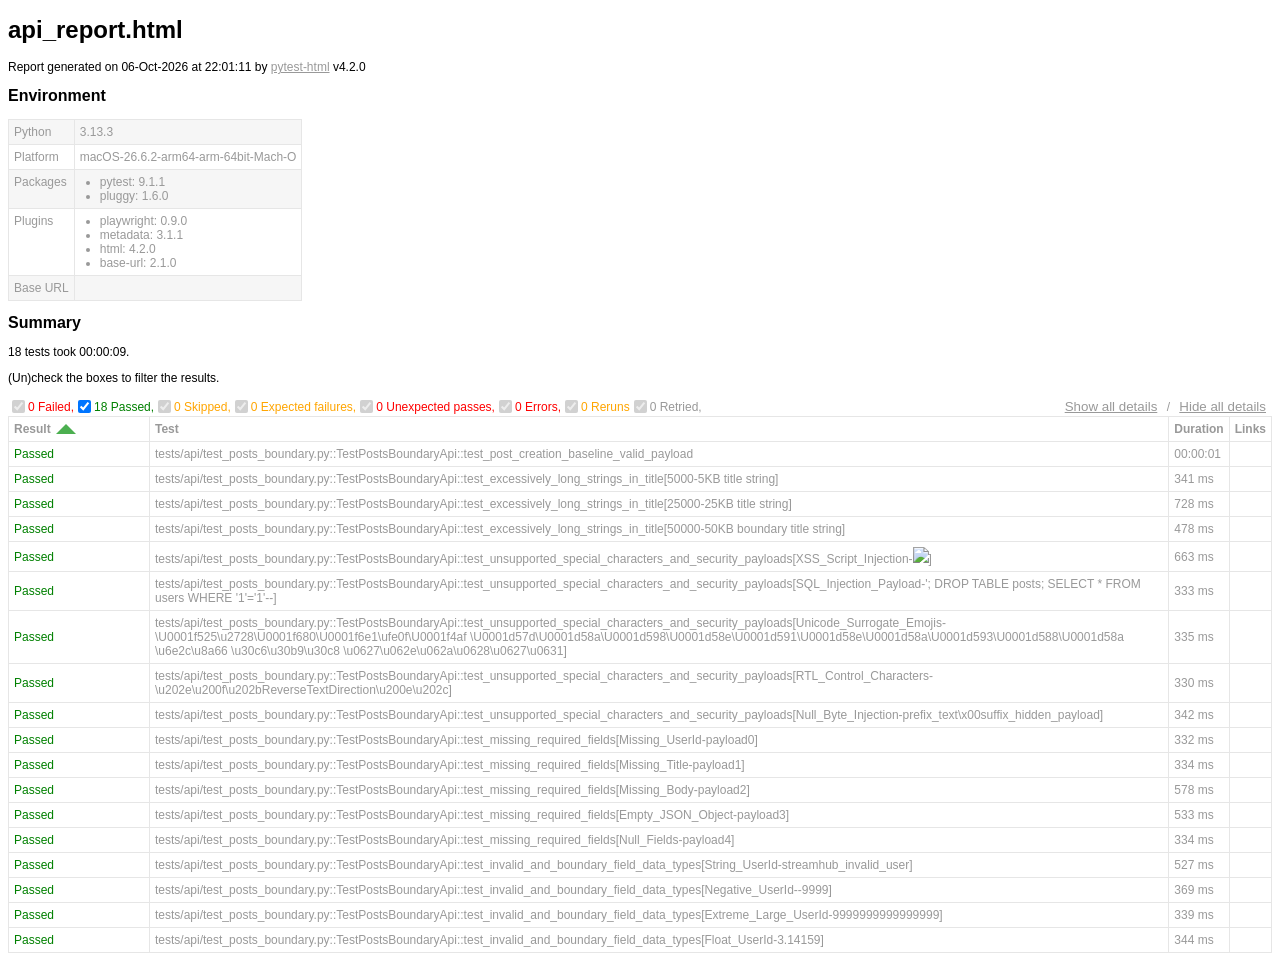
==== reports/api_report.html @ ae3f7265 "feat: complete streamhub assessment with python web app, playwright e2e/api automation, and sql anal" ====
<!DOCTYPE html>
<html>
  <head>
    <meta charset="utf-8"/>
    <title id="head-title">api_report.html</title>
      <style type="text/css">body {
  font-family: Helvetica, Arial, sans-serif;
  font-size: 12px;
  /* do not increase min-width as some may use split screens */
  min-width: 800px;
  color: #999;
}

h1 {
  font-size: 24px;
  color: black;
}

h2 {
  font-size: 16px;
  color: black;
}

p {
  color: black;
}

a {
  color: #999;
}

table {
  border-collapse: collapse;
}

/******************************
 * SUMMARY INFORMATION
 ******************************/
#environment td {
  padding: 5px;
  border: 1px solid #e6e6e6;
  vertical-align: top;
}
#environment tr:nth-child(odd) {
  background-color: #f6f6f6;
}
#environment ul {
  margin: 0;
  padding: 0 20px;
}

/******************************
 * TEST RESULT COLORS
 ******************************/
span.passed,
.passed .col-result {
  color: green;
}

span.skipped,
span.xfailed,
span.rerun,
.skipped .col-result,
.xfailed .col-result,
.rerun .col-result {
  color: orange;
}

span.error,
span.failed,
span.xpassed,
.error .col-result,
.failed .col-result,
.xpassed .col-result {
  color: red;
}

.col-links__extra {
  margin-right: 3px;
}

/******************************
 * RESULTS TABLE
 *
 * 1. Table Layout
 * 2. Extra
 * 3. Sorting items
 *
 ******************************/
/*------------------
 * 1. Table Layout
 *------------------*/
#results-table {
  border: 1px solid #e6e6e6;
  color: #999;
  font-size: 12px;
  width: 100%;
}
#results-table th,
#results-table td {
  padding: 5px;
  border: 1px solid #e6e6e6;
  text-align: left;
}
#results-table th {
  font-weight: bold;
}

/*------------------
 * 2. Extra
 *------------------*/
.logwrapper {
  max-height: 230px;
  overflow-y: scroll;
  background-color: #e6e6e6;
}
.logwrapper.expanded {
  max-height: none;
}
.logwrapper.expanded .logexpander:after {
  content: "collapse [-]";
}
.logwrapper .logexpander {
  z-index: 1;
  position: sticky;
  top: 10px;
  width: max-content;
  border: 1px solid;
  border-radius: 3px;
  padding: 5px 7px;
  margin: 10px 0 10px calc(100% - 80px);
  cursor: pointer;
  background-color: #e6e6e6;
}
.logwrapper .logexpander:after {
  content: "expand [+]";
}
.logwrapper .logexpander:hover {
  color: #000;
  border-color: #000;
}
.logwrapper .log {
  min-height: 40px;
  position: relative;
  top: -50px;
  height: calc(100% + 50px);
  border: 1px solid #e6e6e6;
  color: black;
  display: block;
  font-family: "Courier New", Courier, monospace;
  padding: 5px;
  padding-right: 80px;
  white-space: pre-wrap;
}

div.media {
  border: 1px solid #e6e6e6;
  float: right;
  height: 240px;
  margin: 0 5px;
  overflow: hidden;
  width: 320px;
}

.media-container {
  display: grid;
  grid-template-columns: 25px auto 25px;
  align-items: center;
  flex: 1 1;
  overflow: hidden;
  height: 200px;
}

.media-container--fullscreen {
  grid-template-columns: 0px auto 0px;
}

.media-container__nav--right,
.media-container__nav--left {
  text-align: center;
  cursor: pointer;
}

.media-container__viewport {
  cursor: pointer;
  text-align: center;
  height: inherit;
}
.media-container__viewport img,
.media-container__viewport video {
  object-fit: cover;
  width: 100%;
  max-height: 100%;
}

.media__name,
.media__counter {
  display: flex;
  flex-direction: row;
  justify-content: space-around;
  flex: 0 0 25px;
  align-items: center;
}

.collapsible td:not(.col-links) {
  cursor: pointer;
}
.collapsible td:not(.col-links):hover::after {
  color: #bbb;
  font-style: italic;
  cursor: pointer;
}

.col-result {
  width: 130px;
}
.col-result:hover::after {
  content: " (hide details)";
}

.col-result.collapsed:hover::after {
  content: " (show details)";
}

#environment-header h2:hover::after {
  content: " (hide details)";
  color: #bbb;
  font-style: italic;
  cursor: pointer;
  font-size: 12px;
}

#environment-header.collapsed h2:hover::after {
  content: " (show details)";
  color: #bbb;
  font-style: italic;
  cursor: pointer;
  font-size: 12px;
}

/*------------------
 * 3. Sorting items
 *------------------*/
.sortable {
  cursor: pointer;
}
.sortable.desc:after {
  content: " ";
  position: relative;
  left: 5px;
  bottom: -12.5px;
  border: 10px solid #4caf50;
  border-bottom: 0;
  border-left-color: transparent;
  border-right-color: transparent;
}
.sortable.asc:after {
  content: " ";
  position: relative;
  left: 5px;
  bottom: 12.5px;
  border: 10px solid #4caf50;
  border-top: 0;
  border-left-color: transparent;
  border-right-color: transparent;
}

.hidden, .summary__reload__button.hidden {
  display: none;
}

.summary__data {
  flex: 0 0 550px;
}
.summary__reload {
  flex: 1 1;
  display: flex;
  justify-content: center;
}
.summary__reload__button {
  flex: 0 0 300px;
  display: flex;
  color: white;
  font-weight: bold;
  background-color: #4caf50;
  text-align: center;
  justify-content: center;
  align-items: center;
  border-radius: 3px;
  cursor: pointer;
}
.summary__reload__button:hover {
  background-color: #46a049;
}
.summary__spacer {
  flex: 0 0 550px;
}

.controls {
  display: flex;
  justify-content: space-between;
}

.filters,
.collapse {
  display: flex;
  align-items: center;
}
.filters button,
.collapse button {
  color: #999;
  border: none;
  background: none;
  cursor: pointer;
  text-decoration: underline;
}
.filters button:hover,
.collapse button:hover {
  color: #ccc;
}

.filter__label {
  margin-right: 10px;
}

      </style>
    
  </head>
  <body>
    <h1 id="title">api_report.html</h1>
    <p>Report generated on 06-Oct-2026 at 22:01:11 by <a href="https://pypi.python.org/pypi/pytest-html">pytest-html</a>
        v4.2.0</p>
    <div id="environment-header">
      <h2>Environment</h2>
    </div>
    <table id="environment"></table>
    <!-- TEMPLATES -->
      <template id="template_environment_row">
      <tr>
        <td></td>
        <td></td>
      </tr>
    </template>
    <template id="template_results-table__body--empty">
      <tbody class="results-table-row">
        <tr id="not-found-message">
          <td colspan="4">No results found. Check the filters.</td>
        </tr>
      </tbody>
    </template>
    <template id="template_results-table__tbody">
      <tbody class="results-table-row">
        <tr class="collapsible">
        </tr>
        <tr class="extras-row">
          <td class="extra" colspan="4">
            <div class="extraHTML"></div>
            <div class="media">
              <div class="media-container">
                  <div class="media-container__nav--left">&lt;</div>
                  <div class="media-container__viewport">
                    <img src="" />
                    <video controls>
                      <source src="" type="video/mp4">
                    </video>
                  </div>
                  <div class="media-container__nav--right">&gt;</div>
                </div>
                <div class="media__name"></div>
                <div class="media__counter"></div>
            </div>
            <div class="logwrapper">
              <div class="logexpander"></div>
              <div class="log"></div>
            </div>
          </td>
        </tr>
      </tbody>
    </template>
    <!-- END TEMPLATES -->
    <div class="summary">
      <div class="summary__data">
        <h2>Summary</h2>
        <div class="additional-summary prefix">
        </div>
        <p class="run-count">18 tests took 00:00:09.</p>
        <p class="filter">(Un)check the boxes to filter the results.</p>
        <div class="summary__reload">
          <div class="summary__reload__button hidden" onclick="location.reload()">
            <div>There are still tests running. <br />Reload this page to get the latest results!</div>
          </div>
        </div>
        <div class="summary__spacer"></div>
        <div class="controls">
          <div class="filters">
            <input checked="true" class="filter" name="filter_checkbox" type="checkbox" data-test-result="failed" disabled>
            <span class="failed">0 Failed,</span>
            <input checked="true" class="filter" name="filter_checkbox" type="checkbox" data-test-result="passed" >
            <span class="passed">18 Passed,</span>
            <input checked="true" class="filter" name="filter_checkbox" type="checkbox" data-test-result="skipped" disabled>
            <span class="skipped">0 Skipped,</span>
            <input checked="true" class="filter" name="filter_checkbox" type="checkbox" data-test-result="xfailed" disabled>
            <span class="xfailed">0 Expected failures,</span>
            <input checked="true" class="filter" name="filter_checkbox" type="checkbox" data-test-result="xpassed" disabled>
            <span class="xpassed">0 Unexpected passes,</span>
            <input checked="true" class="filter" name="filter_checkbox" type="checkbox" data-test-result="error" disabled>
            <span class="error">0 Errors,</span>
            <input checked="true" class="filter" name="filter_checkbox" type="checkbox" data-test-result="rerun" disabled>
            <span class="rerun">0 Reruns</span>
            <input checked="true" class="filter" name="filter_checkbox" type="checkbox" data-test-result="retried" disabled>
            <span class="retried">0 Retried,</span>
          </div>
          <div class="collapse">
            <button id="show_all_details">Show all details</button>&nbsp;/&nbsp;<button id="hide_all_details">Hide all details</button>
          </div>
        </div>
      </div>
      <div class="additional-summary summary">
      </div>
      <div class="additional-summary postfix">
      </div>
    </div>
    <table id="results-table">
      <thead id="results-table-head">
        <tr>
          <th class="sortable" data-column-type="result">Result</th>
          <th class="sortable" data-column-type="testId">Test</th>
          <th class="sortable" data-column-type="duration">Duration</th>
          <th>Links</th>
        </tr>
      </thead>
    </table>
  <footer>
    <div id="data-container" data-jsonblob="{&#34;environment&#34;: {&#34;Python&#34;: &#34;3.13.3&#34;, &#34;Platform&#34;: &#34;macOS-26.6.2-arm64-arm-64bit-Mach-O&#34;, &#34;Packages&#34;: {&#34;pytest&#34;: &#34;9.1.1&#34;, &#34;pluggy&#34;: &#34;1.6.0&#34;}, &#34;Plugins&#34;: {&#34;playwright&#34;: &#34;0.9.0&#34;, &#34;metadata&#34;: &#34;3.1.1&#34;, &#34;html&#34;: &#34;4.2.0&#34;, &#34;base-url&#34;: &#34;2.1.0&#34;}, &#34;Base URL&#34;: &#34;&#34;}, &#34;tests&#34;: {&#34;tests/api/test_posts_boundary.py::TestPostsBoundaryApi::test_post_creation_baseline_valid_payload&#34;: [{&#34;extras&#34;: [], &#34;result&#34;: &#34;Passed&#34;, &#34;testId&#34;: &#34;tests/api/test_posts_boundary.py::TestPostsBoundaryApi::test_post_creation_baseline_valid_payload&#34;, &#34;duration&#34;: &#34;00:00:01&#34;, &#34;resultsTableRow&#34;: [&#34;&lt;td class=\&#34;col-result\&#34;&gt;Passed&lt;/td&gt;&#34;, &#34;&lt;td class=\&#34;col-testId\&#34;&gt;tests/api/test_posts_boundary.py::TestPostsBoundaryApi::test_post_creation_baseline_valid_payload&lt;/td&gt;&#34;, &#34;&lt;td class=\&#34;col-duration\&#34;&gt;00:00:01&lt;/td&gt;&#34;, &#34;&lt;td class=\&#34;col-links\&#34;&gt;&lt;/td&gt;&#34;], &#34;log&#34;: &#34;----------------------------- Captured stdout call -----------------------------\n\n[Baseline Test] Status: 201, Response Body: {&amp;#x27;title&amp;#x27;: &amp;#x27;Streamhub Automated Quality Engineering&amp;#x27;, &amp;#x27;body&amp;#x27;: &amp;#x27;Validating robust API behavior and contract integrity.&amp;#x27;, &amp;#x27;userId&amp;#x27;: 1, &amp;#x27;id&amp;#x27;: 101}\n&#34;}], &#34;tests/api/test_posts_boundary.py::TestPostsBoundaryApi::test_excessively_long_strings_in_title[5000-5KB title string]&#34;: [{&#34;extras&#34;: [], &#34;result&#34;: &#34;Passed&#34;, &#34;testId&#34;: &#34;tests/api/test_posts_boundary.py::TestPostsBoundaryApi::test_excessively_long_strings_in_title[5000-5KB title string]&#34;, &#34;duration&#34;: &#34;341 ms&#34;, &#34;resultsTableRow&#34;: [&#34;&lt;td class=\&#34;col-result\&#34;&gt;Passed&lt;/td&gt;&#34;, &#34;&lt;td class=\&#34;col-testId\&#34;&gt;tests/api/test_posts_boundary.py::TestPostsBoundaryApi::test_excessively_long_strings_in_title[5000-5KB title string]&lt;/td&gt;&#34;, &#34;&lt;td class=\&#34;col-duration\&#34;&gt;341 ms&lt;/td&gt;&#34;, &#34;&lt;td class=\&#34;col-links\&#34;&gt;&lt;/td&gt;&#34;], &#34;log&#34;: &#34;----------------------------- Captured stdout call -----------------------------\n\n[Boundary: 5KB title string] Status: 201, Length Sent: 5000\n&#34;}], &#34;tests/api/test_posts_boundary.py::TestPostsBoundaryApi::test_excessively_long_strings_in_title[25000-25KB title string]&#34;: [{&#34;extras&#34;: [], &#34;result&#34;: &#34;Passed&#34;, &#34;testId&#34;: &#34;tests/api/test_posts_boundary.py::TestPostsBoundaryApi::test_excessively_long_strings_in_title[25000-25KB title string]&#34;, &#34;duration&#34;: &#34;728 ms&#34;, &#34;resultsTableRow&#34;: [&#34;&lt;td class=\&#34;col-result\&#34;&gt;Passed&lt;/td&gt;&#34;, &#34;&lt;td class=\&#34;col-testId\&#34;&gt;tests/api/test_posts_boundary.py::TestPostsBoundaryApi::test_excessively_long_strings_in_title[25000-25KB title string]&lt;/td&gt;&#34;, &#34;&lt;td class=\&#34;col-duration\&#34;&gt;728 ms&lt;/td&gt;&#34;, &#34;&lt;td class=\&#34;col-links\&#34;&gt;&lt;/td&gt;&#34;], &#34;log&#34;: &#34;----------------------------- Captured stdout call -----------------------------\n\n[Boundary: 25KB title string] Status: 201, Length Sent: 25000\n&#34;}], &#34;tests/api/test_posts_boundary.py::TestPostsBoundaryApi::test_excessively_long_strings_in_title[50000-50KB boundary title string]&#34;: [{&#34;extras&#34;: [], &#34;result&#34;: &#34;Passed&#34;, &#34;testId&#34;: &#34;tests/api/test_posts_boundary.py::TestPostsBoundaryApi::test_excessively_long_strings_in_title[50000-50KB boundary title string]&#34;, &#34;duration&#34;: &#34;478 ms&#34;, &#34;resultsTableRow&#34;: [&#34;&lt;td class=\&#34;col-result\&#34;&gt;Passed&lt;/td&gt;&#34;, &#34;&lt;td class=\&#34;col-testId\&#34;&gt;tests/api/test_posts_boundary.py::TestPostsBoundaryApi::test_excessively_long_strings_in_title[50000-50KB boundary title string]&lt;/td&gt;&#34;, &#34;&lt;td class=\&#34;col-duration\&#34;&gt;478 ms&lt;/td&gt;&#34;, &#34;&lt;td class=\&#34;col-links\&#34;&gt;&lt;/td&gt;&#34;], &#34;log&#34;: &#34;----------------------------- Captured stdout call -----------------------------\n\n[Boundary: 50KB boundary title string] Status: 201, Length Sent: 50000\n&#34;}], &#34;tests/api/test_posts_boundary.py::TestPostsBoundaryApi::test_unsupported_special_characters_and_security_payloads[XSS_Script_Injection-&lt;script&gt;alert(&#39;STREAMHUB_SEC_AUDIT&#39;)&lt;/script&gt;&lt;img src=x onerror=alert(1)&gt;]&#34;: [{&#34;extras&#34;: [], &#34;result&#34;: &#34;Passed&#34;, &#34;testId&#34;: &#34;tests/api/test_posts_boundary.py::TestPostsBoundaryApi::test_unsupported_special_characters_and_security_payloads[XSS_Script_Injection-&lt;script&gt;alert(&#39;STREAMHUB_SEC_AUDIT&#39;)&lt;/script&gt;&lt;img src=x onerror=alert(1)&gt;]&#34;, &#34;duration&#34;: &#34;663 ms&#34;, &#34;resultsTableRow&#34;: [&#34;&lt;td class=\&#34;col-result\&#34;&gt;Passed&lt;/td&gt;&#34;, &#34;&lt;td class=\&#34;col-testId\&#34;&gt;tests/api/test_posts_boundary.py::TestPostsBoundaryApi::test_unsupported_special_characters_and_security_payloads[XSS_Script_Injection-&lt;script&gt;alert(&#39;STREAMHUB_SEC_AUDIT&#39;)&lt;/script&gt;&lt;img src=x onerror=alert(1)&gt;]&lt;/td&gt;&#34;, &#34;&lt;td class=\&#34;col-duration\&#34;&gt;663 ms&lt;/td&gt;&#34;, &#34;&lt;td class=\&#34;col-links\&#34;&gt;&lt;/td&gt;&#34;], &#34;log&#34;: &#34;----------------------------- Captured stdout call -----------------------------\n\n[Special Chars: XSS_Script_Injection] Status: 201\n&#34;}], &#34;tests/api/test_posts_boundary.py::TestPostsBoundaryApi::test_unsupported_special_characters_and_security_payloads[SQL_Injection_Payload-&#39;; DROP TABLE posts; SELECT * FROM users WHERE &#39;1&#39;=&#39;1&#39;--]&#34;: [{&#34;extras&#34;: [], &#34;result&#34;: &#34;Passed&#34;, &#34;testId&#34;: &#34;tests/api/test_posts_boundary.py::TestPostsBoundaryApi::test_unsupported_special_characters_and_security_payloads[SQL_Injection_Payload-&#39;; DROP TABLE posts; SELECT * FROM users WHERE &#39;1&#39;=&#39;1&#39;--]&#34;, &#34;duration&#34;: &#34;333 ms&#34;, &#34;resultsTableRow&#34;: [&#34;&lt;td class=\&#34;col-result\&#34;&gt;Passed&lt;/td&gt;&#34;, &#34;&lt;td class=\&#34;col-testId\&#34;&gt;tests/api/test_posts_boundary.py::TestPostsBoundaryApi::test_unsupported_special_characters_and_security_payloads[SQL_Injection_Payload-&#39;; DROP TABLE posts; SELECT * FROM users WHERE &#39;1&#39;=&#39;1&#39;--]&lt;/td&gt;&#34;, &#34;&lt;td class=\&#34;col-duration\&#34;&gt;333 ms&lt;/td&gt;&#34;, &#34;&lt;td class=\&#34;col-links\&#34;&gt;&lt;/td&gt;&#34;], &#34;log&#34;: &#34;----------------------------- Captured stdout call -----------------------------\n\n[Special Chars: SQL_Injection_Payload] Status: 201\n&#34;}], &#34;tests/api/test_posts_boundary.py::TestPostsBoundaryApi::test_unsupported_special_characters_and_security_payloads[Unicode_Surrogate_Emojis-\\U0001f525\\u2728\\U0001f680\\U0001f6e1\\ufe0f\\U0001f4af \\U0001d57d\\U0001d58a\\U0001d598\\U0001d58e\\U0001d591\\U0001d58e\\U0001d58a\\U0001d593\\U0001d588\\U0001d58a \\u6e2c\\u8a66 \\u30c6\\u30b9\\u30c8 \\u0627\\u062e\\u062a\\u0628\\u0627\\u0631]&#34;: [{&#34;extras&#34;: [], &#34;result&#34;: &#34;Passed&#34;, &#34;testId&#34;: &#34;tests/api/test_posts_boundary.py::TestPostsBoundaryApi::test_unsupported_special_characters_and_security_payloads[Unicode_Surrogate_Emojis-\\U0001f525\\u2728\\U0001f680\\U0001f6e1\\ufe0f\\U0001f4af \\U0001d57d\\U0001d58a\\U0001d598\\U0001d58e\\U0001d591\\U0001d58e\\U0001d58a\\U0001d593\\U0001d588\\U0001d58a \\u6e2c\\u8a66 \\u30c6\\u30b9\\u30c8 \\u0627\\u062e\\u062a\\u0628\\u0627\\u0631]&#34;, &#34;duration&#34;: &#34;335 ms&#34;, &#34;resultsTableRow&#34;: [&#34;&lt;td class=\&#34;col-result\&#34;&gt;Passed&lt;/td&gt;&#34;, &#34;&lt;td class=\&#34;col-testId\&#34;&gt;tests/api/test_posts_boundary.py::TestPostsBoundaryApi::test_unsupported_special_characters_and_security_payloads[Unicode_Surrogate_Emojis-\\U0001f525\\u2728\\U0001f680\\U0001f6e1\\ufe0f\\U0001f4af \\U0001d57d\\U0001d58a\\U0001d598\\U0001d58e\\U0001d591\\U0001d58e\\U0001d58a\\U0001d593\\U0001d588\\U0001d58a \\u6e2c\\u8a66 \\u30c6\\u30b9\\u30c8 \\u0627\\u062e\\u062a\\u0628\\u0627\\u0631]&lt;/td&gt;&#34;, &#34;&lt;td class=\&#34;col-duration\&#34;&gt;335 ms&lt;/td&gt;&#34;, &#34;&lt;td class=\&#34;col-links\&#34;&gt;&lt;/td&gt;&#34;], &#34;log&#34;: &#34;----------------------------- Captured stdout call -----------------------------\n\n[Special Chars: Unicode_Surrogate_Emojis] Status: 201\n&#34;}], &#34;tests/api/test_posts_boundary.py::TestPostsBoundaryApi::test_unsupported_special_characters_and_security_payloads[RTL_Control_Characters-\\u202e\\u200f\\u202bReverseTextDirection\\u200e\\u202c]&#34;: [{&#34;extras&#34;: [], &#34;result&#34;: &#34;Passed&#34;, &#34;testId&#34;: &#34;tests/api/test_posts_boundary.py::TestPostsBoundaryApi::test_unsupported_special_characters_and_security_payloads[RTL_Control_Characters-\\u202e\\u200f\\u202bReverseTextDirection\\u200e\\u202c]&#34;, &#34;duration&#34;: &#34;330 ms&#34;, &#34;resultsTableRow&#34;: [&#34;&lt;td class=\&#34;col-result\&#34;&gt;Passed&lt;/td&gt;&#34;, &#34;&lt;td class=\&#34;col-testId\&#34;&gt;tests/api/test_posts_boundary.py::TestPostsBoundaryApi::test_unsupported_special_characters_and_security_payloads[RTL_Control_Characters-\\u202e\\u200f\\u202bReverseTextDirection\\u200e\\u202c]&lt;/td&gt;&#34;, &#34;&lt;td class=\&#34;col-duration\&#34;&gt;330 ms&lt;/td&gt;&#34;, &#34;&lt;td class=\&#34;col-links\&#34;&gt;&lt;/td&gt;&#34;], &#34;log&#34;: &#34;----------------------------- Captured stdout call -----------------------------\n\n[Special Chars: RTL_Control_Characters] Status: 201\n&#34;}], &#34;tests/api/test_posts_boundary.py::TestPostsBoundaryApi::test_unsupported_special_characters_and_security_payloads[Null_Byte_Injection-prefix_text\\x00suffix_hidden_payload]&#34;: [{&#34;extras&#34;: [], &#34;result&#34;: &#34;Passed&#34;, &#34;testId&#34;: &#34;tests/api/test_posts_boundary.py::TestPostsBoundaryApi::test_unsupported_special_characters_and_security_payloads[Null_Byte_Injection-prefix_text\\x00suffix_hidden_payload]&#34;, &#34;duration&#34;: &#34;342 ms&#34;, &#34;resultsTableRow&#34;: [&#34;&lt;td class=\&#34;col-result\&#34;&gt;Passed&lt;/td&gt;&#34;, &#34;&lt;td class=\&#34;col-testId\&#34;&gt;tests/api/test_posts_boundary.py::TestPostsBoundaryApi::test_unsupported_special_characters_and_security_payloads[Null_Byte_Injection-prefix_text\\x00suffix_hidden_payload]&lt;/td&gt;&#34;, &#34;&lt;td class=\&#34;col-duration\&#34;&gt;342 ms&lt;/td&gt;&#34;, &#34;&lt;td class=\&#34;col-links\&#34;&gt;&lt;/td&gt;&#34;], &#34;log&#34;: &#34;----------------------------- Captured stdout call -----------------------------\n\n[Special Chars: Null_Byte_Injection] Status: 201\n&#34;}], &#34;tests/api/test_posts_boundary.py::TestPostsBoundaryApi::test_missing_required_fields[Missing_UserId-payload0]&#34;: [{&#34;extras&#34;: [], &#34;result&#34;: &#34;Passed&#34;, &#34;testId&#34;: &#34;tests/api/test_posts_boundary.py::TestPostsBoundaryApi::test_missing_required_fields[Missing_UserId-payload0]&#34;, &#34;duration&#34;: &#34;332 ms&#34;, &#34;resultsTableRow&#34;: [&#34;&lt;td class=\&#34;col-result\&#34;&gt;Passed&lt;/td&gt;&#34;, &#34;&lt;td class=\&#34;col-testId\&#34;&gt;tests/api/test_posts_boundary.py::TestPostsBoundaryApi::test_missing_required_fields[Missing_UserId-payload0]&lt;/td&gt;&#34;, &#34;&lt;td class=\&#34;col-duration\&#34;&gt;332 ms&lt;/td&gt;&#34;, &#34;&lt;td class=\&#34;col-links\&#34;&gt;&lt;/td&gt;&#34;], &#34;log&#34;: &#34;----------------------------- Captured stdout call -----------------------------\n\n[Missing Field: Missing_UserId] Status: 201\n&#34;}], &#34;tests/api/test_posts_boundary.py::TestPostsBoundaryApi::test_missing_required_fields[Missing_Title-payload1]&#34;: [{&#34;extras&#34;: [], &#34;result&#34;: &#34;Passed&#34;, &#34;testId&#34;: &#34;tests/api/test_posts_boundary.py::TestPostsBoundaryApi::test_missing_required_fields[Missing_Title-payload1]&#34;, &#34;duration&#34;: &#34;334 ms&#34;, &#34;resultsTableRow&#34;: [&#34;&lt;td class=\&#34;col-result\&#34;&gt;Passed&lt;/td&gt;&#34;, &#34;&lt;td class=\&#34;col-testId\&#34;&gt;tests/api/test_posts_boundary.py::TestPostsBoundaryApi::test_missing_required_fields[Missing_Title-payload1]&lt;/td&gt;&#34;, &#34;&lt;td class=\&#34;col-duration\&#34;&gt;334 ms&lt;/td&gt;&#34;, &#34;&lt;td class=\&#34;col-links\&#34;&gt;&lt;/td&gt;&#34;], &#34;log&#34;: &#34;----------------------------- Captured stdout call -----------------------------\n\n[Missing Field: Missing_Title] Status: 201\n&#34;}], &#34;tests/api/test_posts_boundary.py::TestPostsBoundaryApi::test_missing_required_fields[Missing_Body-payload2]&#34;: [{&#34;extras&#34;: [], &#34;result&#34;: &#34;Passed&#34;, &#34;testId&#34;: &#34;tests/api/test_posts_boundary.py::TestPostsBoundaryApi::test_missing_required_fields[Missing_Body-payload2]&#34;, &#34;duration&#34;: &#34;578 ms&#34;, &#34;resultsTableRow&#34;: [&#34;&lt;td class=\&#34;col-result\&#34;&gt;Passed&lt;/td&gt;&#34;, &#34;&lt;td class=\&#34;col-testId\&#34;&gt;tests/api/test_posts_boundary.py::TestPostsBoundaryApi::test_missing_required_fields[Missing_Body-payload2]&lt;/td&gt;&#34;, &#34;&lt;td class=\&#34;col-duration\&#34;&gt;578 ms&lt;/td&gt;&#34;, &#34;&lt;td class=\&#34;col-links\&#34;&gt;&lt;/td&gt;&#34;], &#34;log&#34;: &#34;----------------------------- Captured stdout call -----------------------------\n\n[Missing Field: Missing_Body] Status: 201\n&#34;}], &#34;tests/api/test_posts_boundary.py::TestPostsBoundaryApi::test_missing_required_fields[Empty_JSON_Object-payload3]&#34;: [{&#34;extras&#34;: [], &#34;result&#34;: &#34;Passed&#34;, &#34;testId&#34;: &#34;tests/api/test_posts_boundary.py::TestPostsBoundaryApi::test_missing_required_fields[Empty_JSON_Object-payload3]&#34;, &#34;duration&#34;: &#34;533 ms&#34;, &#34;resultsTableRow&#34;: [&#34;&lt;td class=\&#34;col-result\&#34;&gt;Passed&lt;/td&gt;&#34;, &#34;&lt;td class=\&#34;col-testId\&#34;&gt;tests/api/test_posts_boundary.py::TestPostsBoundaryApi::test_missing_required_fields[Empty_JSON_Object-payload3]&lt;/td&gt;&#34;, &#34;&lt;td class=\&#34;col-duration\&#34;&gt;533 ms&lt;/td&gt;&#34;, &#34;&lt;td class=\&#34;col-links\&#34;&gt;&lt;/td&gt;&#34;], &#34;log&#34;: &#34;----------------------------- Captured stdout call -----------------------------\n\n[Missing Field: Empty_JSON_Object] Status: 201\n&#34;}], &#34;tests/api/test_posts_boundary.py::TestPostsBoundaryApi::test_missing_required_fields[Null_Fields-payload4]&#34;: [{&#34;extras&#34;: [], &#34;result&#34;: &#34;Passed&#34;, &#34;testId&#34;: &#34;tests/api/test_posts_boundary.py::TestPostsBoundaryApi::test_missing_required_fields[Null_Fields-payload4]&#34;, &#34;duration&#34;: &#34;334 ms&#34;, &#34;resultsTableRow&#34;: [&#34;&lt;td class=\&#34;col-result\&#34;&gt;Passed&lt;/td&gt;&#34;, &#34;&lt;td class=\&#34;col-testId\&#34;&gt;tests/api/test_posts_boundary.py::TestPostsBoundaryApi::test_missing_required_fields[Null_Fields-payload4]&lt;/td&gt;&#34;, &#34;&lt;td class=\&#34;col-duration\&#34;&gt;334 ms&lt;/td&gt;&#34;, &#34;&lt;td class=\&#34;col-links\&#34;&gt;&lt;/td&gt;&#34;], &#34;log&#34;: &#34;----------------------------- Captured stdout call -----------------------------\n\n[Missing Field: Null_Fields] Status: 201\n&#34;}], &#34;tests/api/test_posts_boundary.py::TestPostsBoundaryApi::test_invalid_and_boundary_field_data_types[String_UserId-streamhub_invalid_user]&#34;: [{&#34;extras&#34;: [], &#34;result&#34;: &#34;Passed&#34;, &#34;testId&#34;: &#34;tests/api/test_posts_boundary.py::TestPostsBoundaryApi::test_invalid_and_boundary_field_data_types[String_UserId-streamhub_invalid_user]&#34;, &#34;duration&#34;: &#34;527 ms&#34;, &#34;resultsTableRow&#34;: [&#34;&lt;td class=\&#34;col-result\&#34;&gt;Passed&lt;/td&gt;&#34;, &#34;&lt;td class=\&#34;col-testId\&#34;&gt;tests/api/test_posts_boundary.py::TestPostsBoundaryApi::test_invalid_and_boundary_field_data_types[String_UserId-streamhub_invalid_user]&lt;/td&gt;&#34;, &#34;&lt;td class=\&#34;col-duration\&#34;&gt;527 ms&lt;/td&gt;&#34;, &#34;&lt;td class=\&#34;col-links\&#34;&gt;&lt;/td&gt;&#34;], &#34;log&#34;: &#34;----------------------------- Captured stdout call -----------------------------\n\n[Invalid Type: String_UserId] Status: 201\n&#34;}], &#34;tests/api/test_posts_boundary.py::TestPostsBoundaryApi::test_invalid_and_boundary_field_data_types[Negative_UserId--9999]&#34;: [{&#34;extras&#34;: [], &#34;result&#34;: &#34;Passed&#34;, &#34;testId&#34;: &#34;tests/api/test_posts_boundary.py::TestPostsBoundaryApi::test_invalid_and_boundary_field_data_types[Negative_UserId--9999]&#34;, &#34;duration&#34;: &#34;369 ms&#34;, &#34;resultsTableRow&#34;: [&#34;&lt;td class=\&#34;col-result\&#34;&gt;Passed&lt;/td&gt;&#34;, &#34;&lt;td class=\&#34;col-testId\&#34;&gt;tests/api/test_posts_boundary.py::TestPostsBoundaryApi::test_invalid_and_boundary_field_data_types[Negative_UserId--9999]&lt;/td&gt;&#34;, &#34;&lt;td class=\&#34;col-duration\&#34;&gt;369 ms&lt;/td&gt;&#34;, &#34;&lt;td class=\&#34;col-links\&#34;&gt;&lt;/td&gt;&#34;], &#34;log&#34;: &#34;----------------------------- Captured stdout call -----------------------------\n\n[Invalid Type: Negative_UserId] Status: 201\n&#34;}], &#34;tests/api/test_posts_boundary.py::TestPostsBoundaryApi::test_invalid_and_boundary_field_data_types[Extreme_Large_UserId-9999999999999999]&#34;: [{&#34;extras&#34;: [], &#34;result&#34;: &#34;Passed&#34;, &#34;testId&#34;: &#34;tests/api/test_posts_boundary.py::TestPostsBoundaryApi::test_invalid_and_boundary_field_data_types[Extreme_Large_UserId-9999999999999999]&#34;, &#34;duration&#34;: &#34;339 ms&#34;, &#34;resultsTableRow&#34;: [&#34;&lt;td class=\&#34;col-result\&#34;&gt;Passed&lt;/td&gt;&#34;, &#34;&lt;td class=\&#34;col-testId\&#34;&gt;tests/api/test_posts_boundary.py::TestPostsBoundaryApi::test_invalid_and_boundary_field_data_types[Extreme_Large_UserId-9999999999999999]&lt;/td&gt;&#34;, &#34;&lt;td class=\&#34;col-duration\&#34;&gt;339 ms&lt;/td&gt;&#34;, &#34;&lt;td class=\&#34;col-links\&#34;&gt;&lt;/td&gt;&#34;], &#34;log&#34;: &#34;----------------------------- Captured stdout call -----------------------------\n\n[Invalid Type: Extreme_Large_UserId] Status: 201\n&#34;}], &#34;tests/api/test_posts_boundary.py::TestPostsBoundaryApi::test_invalid_and_boundary_field_data_types[Float_UserId-3.14159]&#34;: [{&#34;extras&#34;: [], &#34;result&#34;: &#34;Passed&#34;, &#34;testId&#34;: &#34;tests/api/test_posts_boundary.py::TestPostsBoundaryApi::test_invalid_and_boundary_field_data_types[Float_UserId-3.14159]&#34;, &#34;duration&#34;: &#34;344 ms&#34;, &#34;resultsTableRow&#34;: [&#34;&lt;td class=\&#34;col-result\&#34;&gt;Passed&lt;/td&gt;&#34;, &#34;&lt;td class=\&#34;col-testId\&#34;&gt;tests/api/test_posts_boundary.py::TestPostsBoundaryApi::test_invalid_and_boundary_field_data_types[Float_UserId-3.14159]&lt;/td&gt;&#34;, &#34;&lt;td class=\&#34;col-duration\&#34;&gt;344 ms&lt;/td&gt;&#34;, &#34;&lt;td class=\&#34;col-links\&#34;&gt;&lt;/td&gt;&#34;], &#34;log&#34;: &#34;----------------------------- Captured stdout call -----------------------------\n\n[Invalid Type: Float_UserId] Status: 201\n&#34;}]}, &#34;renderCollapsed&#34;: [&#34;passed&#34;], &#34;initialSort&#34;: &#34;result&#34;, &#34;title&#34;: &#34;api_report.html&#34;}"></div>
    <script>
      (function(){function r(e,n,t){function o(i,f){if(!n[i]){if(!e[i]){var c="function"==typeof require&&require;if(!f&&c)return c(i,!0);if(u)return u(i,!0);var a=new Error("Cannot find module '"+i+"'");throw a.code="MODULE_NOT_FOUND",a}var p=n[i]={exports:{}};e[i][0].call(p.exports,function(r){var n=e[i][1][r];return o(n||r)},p,p.exports,r,e,n,t)}return n[i].exports}for(var u="function"==typeof require&&require,i=0;i<t.length;i++)o(t[i]);return o}return r})()({1:[function(require,module,exports){
const { getCollapsedCategory, setCollapsedIds } = require('./storage.js')

class DataManager {
    setManager(data) {
        const collapsedCategories = [...getCollapsedCategory(data.renderCollapsed)]
        const collapsedIds = []
        const tests = Object.values(data.tests).flat().map((test, index) => {
            const collapsed = collapsedCategories.includes(test.result.toLowerCase())
            const id = `test_${index}`
            if (collapsed) {
                collapsedIds.push(id)
            }
            return {
                ...test,
                id,
                collapsed,
            }
        })
        const dataBlob = { ...data, tests }
        this.data = { ...dataBlob }
        this.renderData = { ...dataBlob }
        setCollapsedIds(collapsedIds)
    }

    get allData() {
        return { ...this.data }
    }

    resetRender() {
        this.renderData = { ...this.data }
    }

    setRender(data) {
        this.renderData.tests = [...data]
    }

    toggleCollapsedItem(id) {
        this.renderData.tests = this.renderData.tests.map((test) =>
            test.id === id ? { ...test, collapsed: !test.collapsed } : test,
        )
    }

    set allCollapsed(collapsed) {
        this.renderData = { ...this.renderData, tests: [...this.renderData.tests.map((test) => (
            { ...test, collapsed }
        ))] }
    }

    get testSubset() {
        return [...this.renderData.tests]
    }

    get environment() {
        return this.renderData.environment
    }

    get initialSort() {
        return this.data.initialSort
    }
}

module.exports = {
    manager: new DataManager(),
}

},{"./storage.js":8}],2:[function(require,module,exports){
const mediaViewer = require('./mediaviewer.js')
const templateEnvRow = document.getElementById('template_environment_row')
const templateResult = document.getElementById('template_results-table__tbody')

function htmlToElements(html) {
    const temp = document.createElement('template')
    temp.innerHTML = html
    return temp.content.childNodes
}

const find = (selector, elem) => {
    if (!elem) {
        elem = document
    }
    return elem.querySelector(selector)
}

const findAll = (selector, elem) => {
    if (!elem) {
        elem = document
    }
    return [...elem.querySelectorAll(selector)]
}

const dom = {
    getStaticRow: (key, value) => {
        const envRow = templateEnvRow.content.cloneNode(true)
        const isObj = typeof value === 'object' && value !== null
        const values = isObj ? Object.keys(value).map((k) => `${k}: ${value[k]}`) : null

        const valuesElement = htmlToElements(
            values ? `<ul>${values.map((val) => `<li>${val}</li>`).join('')}<ul>` : `<div>${value}</div>`)[0]
        const td = findAll('td', envRow)
        td[0].textContent = key
        td[1].appendChild(valuesElement)

        return envRow
    },
    getResultTBody: ({ testId, id, log, extras, resultsTableRow, tableHtml, result, collapsed }) => {
        const resultBody = templateResult.content.cloneNode(true)
        resultBody.querySelector('tbody').classList.add(result.toLowerCase())
        resultBody.querySelector('tbody').id = testId
        resultBody.querySelector('.collapsible').dataset.id = id

        resultsTableRow.forEach((html) => {
            const t = document.createElement('template')
            t.innerHTML = html
            resultBody.querySelector('.collapsible').appendChild(t.content)
        })

        if (log) {
            // Wrap lines starting with "E" with span.error to color those lines red
            const wrappedLog = log.replace(/^E.*$/gm, (match) => `<span class="error">${match}</span>`)
            resultBody.querySelector('.log').innerHTML = wrappedLog
        } else {
            resultBody.querySelector('.log').remove()
        }

        if (collapsed) {
            resultBody.querySelector('.collapsible > .col-result')?.classList.add('collapsed')
            resultBody.querySelector('.extras-row').classList.add('hidden')
        } else {
            resultBody.querySelector('.collapsible > .col-result')?.classList.remove('collapsed')
        }

        const media = []
        extras?.forEach(({ name, format_type, content }) => {
            if (['image', 'video'].includes(format_type)) {
                media.push({ path: content, name, format_type })
            }

            if (format_type === 'html') {
                resultBody.querySelector('.extraHTML').insertAdjacentHTML('beforeend', `<div>${content}</div>`)
            }
        })
        mediaViewer.setup(resultBody, media)

        // Add custom html from the pytest_html_results_table_html hook
        tableHtml?.forEach((item) => {
            resultBody.querySelector('td[class="extra"]').insertAdjacentHTML('beforeend', item)
        })

        return resultBody
    },
}

module.exports = {
    dom,
    htmlToElements,
    find,
    findAll,
}

},{"./mediaviewer.js":6}],3:[function(require,module,exports){
const { manager } = require('./datamanager.js')
const { doSort } = require('./sort.js')
const storageModule = require('./storage.js')

const getFilteredSubSet = (filter) =>
    manager.allData.tests.filter(({ result }) => filter.includes(result.toLowerCase()))

const doInitFilter = () => {
    const currentFilter = storageModule.getVisible()
    const filteredSubset = getFilteredSubSet(currentFilter)
    manager.setRender(filteredSubset)
}

const doFilter = (type, show) => {
    if (show) {
        storageModule.showCategory(type)
    } else {
        storageModule.hideCategory(type)
    }

    const currentFilter = storageModule.getVisible()
    const filteredSubset = getFilteredSubSet(currentFilter)
    manager.setRender(filteredSubset)

    const sortColumn = storageModule.getSort()
    doSort(sortColumn, true)
}

module.exports = {
    doFilter,
    doInitFilter,
}

},{"./datamanager.js":1,"./sort.js":7,"./storage.js":8}],4:[function(require,module,exports){
const { redraw, bindEvents, renderStatic } = require('./main.js')
const { doInitFilter } = require('./filter.js')
const { doInitSort } = require('./sort.js')
const { manager } = require('./datamanager.js')
const data = JSON.parse(document.getElementById('data-container').dataset.jsonblob)

function init() {
    manager.setManager(data)
    doInitFilter()
    doInitSort()
    renderStatic()
    redraw()
    bindEvents()
}

init()

},{"./datamanager.js":1,"./filter.js":3,"./main.js":5,"./sort.js":7}],5:[function(require,module,exports){
const { dom, find, findAll } = require('./dom.js')
const { manager } = require('./datamanager.js')
const { doSort } = require('./sort.js')
const { doFilter } = require('./filter.js')
const {
    getVisible,
    getCollapsedIds,
    setCollapsedIds,
    getSort,
    getSortDirection,
    possibleFilters,
} = require('./storage.js')

const removeChildren = (node) => {
    while (node.firstChild) {
        node.removeChild(node.firstChild)
    }
}

const renderStatic = () => {
    const renderEnvironmentTable = () => {
        const environment = manager.environment
        const rows = Object.keys(environment).map((key) => dom.getStaticRow(key, environment[key]))
        const table = document.getElementById('environment')
        removeChildren(table)
        rows.forEach((row) => table.appendChild(row))
    }
    renderEnvironmentTable()
}

const addItemToggleListener = (elem) => {
    elem.addEventListener('click', ({ target }) => {
        const id = target.parentElement.dataset.id
        manager.toggleCollapsedItem(id)

        const collapsedIds = getCollapsedIds()
        if (collapsedIds.includes(id)) {
            const updated = collapsedIds.filter((item) => item !== id)
            setCollapsedIds(updated)
        } else {
            collapsedIds.push(id)
            setCollapsedIds(collapsedIds)
        }
        redraw()
    })
}

const renderContent = (tests) => {
    const sortAttr = getSort(manager.initialSort)
    const sortAsc = JSON.parse(getSortDirection())
    const rows = tests.map(dom.getResultTBody)
    const table = document.getElementById('results-table')
    const tableHeader = document.getElementById('results-table-head')

    const newTable = document.createElement('table')
    newTable.id = 'results-table'

    // remove all sorting classes and set the relevant
    findAll('.sortable', tableHeader).forEach((elem) => elem.classList.remove('asc', 'desc'))
    tableHeader.querySelector(`.sortable[data-column-type="${sortAttr}"]`)?.classList.add(sortAsc ? 'desc' : 'asc')
    newTable.appendChild(tableHeader)

    if (!rows.length) {
        const emptyTable = document.getElementById('template_results-table__body--empty').content.cloneNode(true)
        newTable.appendChild(emptyTable)
    } else {
        rows.forEach((row) => {
            if (!!row) {
                findAll('.collapsible td:not(.col-links', row).forEach(addItemToggleListener)
                find('.logexpander', row).addEventListener('click',
                    (evt) => evt.target.parentNode.classList.toggle('expanded'),
                )
                newTable.appendChild(row)
            }
        })
    }

    table.replaceWith(newTable)
}

const renderDerived = () => {
    const currentFilter = getVisible()
    possibleFilters.forEach((result) => {
        const input = document.querySelector(`input[data-test-result="${result}"]`)
        input.checked = currentFilter.includes(result)
    })
}

const bindEvents = () => {
    const filterColumn = (evt) => {
        const { target: element } = evt
        const { testResult } = element.dataset

        doFilter(testResult, element.checked)
        const collapsedIds = getCollapsedIds()
        const updated = manager.renderData.tests.map((test) => {
            return {
                ...test,
                collapsed: collapsedIds.includes(test.id),
            }
        })
        manager.setRender(updated)
        redraw()
    }

    const header = document.getElementById('environment-header')
    header.addEventListener('click', () => {
        const table = document.getElementById('environment')
        table.classList.toggle('hidden')
        header.classList.toggle('collapsed')
    })

    findAll('input[name="filter_checkbox"]').forEach((elem) => {
        elem.addEventListener('click', filterColumn)
    })

    findAll('.sortable').forEach((elem) => {
        elem.addEventListener('click', (evt) => {
            const { target: element } = evt
            const { columnType } = element.dataset
            doSort(columnType)
            redraw()
        })
    })

    document.getElementById('show_all_details').addEventListener('click', () => {
        manager.allCollapsed = false
        setCollapsedIds([])
        redraw()
    })
    document.getElementById('hide_all_details').addEventListener('click', () => {
        manager.allCollapsed = true
        const allIds = manager.renderData.tests.map((test) => test.id)
        setCollapsedIds(allIds)
        redraw()
    })
}

const redraw = () => {
    const { testSubset } = manager

    renderContent(testSubset)
    renderDerived()
}

module.exports = {
    redraw,
    bindEvents,
    renderStatic,
}

},{"./datamanager.js":1,"./dom.js":2,"./filter.js":3,"./sort.js":7,"./storage.js":8}],6:[function(require,module,exports){
class MediaViewer {
    constructor(assets) {
        this.assets = assets
        this.index = 0
    }

    nextActive() {
        this.index = this.index === this.assets.length - 1 ? 0 : this.index + 1
        return [this.activeFile, this.index]
    }

    prevActive() {
        this.index = this.index === 0 ? this.assets.length - 1 : this.index -1
        return [this.activeFile, this.index]
    }

    get currentIndex() {
        return this.index
    }

    get activeFile() {
        return this.assets[this.index]
    }
}


const setup = (resultBody, assets) => {
    if (!assets.length) {
        resultBody.querySelector('.media').classList.add('hidden')
        return
    }

    const mediaViewer = new MediaViewer(assets)
    const container = resultBody.querySelector('.media-container')
    const leftArrow = resultBody.querySelector('.media-container__nav--left')
    const rightArrow = resultBody.querySelector('.media-container__nav--right')
    const mediaName = resultBody.querySelector('.media__name')
    const counter = resultBody.querySelector('.media__counter')
    const imageEl = resultBody.querySelector('img')
    const sourceEl = resultBody.querySelector('source')
    const videoEl = resultBody.querySelector('video')

    const setImg = (media, index) => {
        if (media?.format_type === 'image') {
            imageEl.src = media.path

            imageEl.classList.remove('hidden')
            videoEl.classList.add('hidden')
        } else if (media?.format_type === 'video') {
            sourceEl.src = media.path

            videoEl.classList.remove('hidden')
            imageEl.classList.add('hidden')
        }

        mediaName.innerText = media?.name
        counter.innerText = `${index + 1} / ${assets.length}`
    }
    setImg(mediaViewer.activeFile, mediaViewer.currentIndex)

    const moveLeft = () => {
        const [media, index] = mediaViewer.prevActive()
        setImg(media, index)
    }
    const doRight = () => {
        const [media, index] = mediaViewer.nextActive()
        setImg(media, index)
    }
    const openImg = () => {
        window.open(mediaViewer.activeFile.path, '_blank')
    }
    if (assets.length === 1) {
        container.classList.add('media-container--fullscreen')
    } else {
        leftArrow.addEventListener('click', moveLeft)
        rightArrow.addEventListener('click', doRight)
    }
    imageEl.addEventListener('click', openImg)
}

module.exports = {
    setup,
}

},{}],7:[function(require,module,exports){
const { manager } = require('./datamanager.js')
const storageModule = require('./storage.js')

const genericSort = (list, key, ascending, customOrder) => {
    let sorted
    if (customOrder) {
        sorted = list.sort((a, b) => {
            const aValue = a.result.toLowerCase()
            const bValue = b.result.toLowerCase()

            const aIndex = customOrder.findIndex((item) => item.toLowerCase() === aValue)
            const bIndex = customOrder.findIndex((item) => item.toLowerCase() === bValue)

            // Compare the indices to determine the sort order
            return aIndex - bIndex
        })
    } else {
        sorted = list.sort((a, b) => a[key] === b[key] ? 0 : a[key] > b[key] ? 1 : -1)
    }

    if (ascending) {
        sorted.reverse()
    }
    return sorted
}

const durationSort = (list, ascending) => {
    const parseDuration = (duration) => {
        if (duration.includes(':')) {
            // If it's in the format "HH:mm:ss"
            const [hours, minutes, seconds] = duration.split(':').map(Number)
            return (hours * 3600 + minutes * 60 + seconds) * 1000
        } else {
            // If it's in the format "nnn ms"
            return parseInt(duration)
        }
    }
    const sorted = list.sort((a, b) => parseDuration(a['duration']) - parseDuration(b['duration']))
    if (ascending) {
        sorted.reverse()
    }
    return sorted
}

const doInitSort = () => {
    const type = storageModule.getSort(manager.initialSort)
    const ascending = storageModule.getSortDirection()
    const list = manager.testSubset
    const initialOrder = ['Error', 'Failed', 'Rerun', 'XFailed', 'XPassed', 'Skipped', 'Passed']

    storageModule.setSort(type)
    storageModule.setSortDirection(ascending)

    if (type?.toLowerCase() === 'original') {
        manager.setRender(list)
    } else {
        let sortedList
        switch (type) {
        case 'duration':
            sortedList = durationSort(list, ascending)
            break
        case 'result':
            sortedList = genericSort(list, type, ascending, initialOrder)
            break
        default:
            sortedList = genericSort(list, type, ascending)
            break
        }
        manager.setRender(sortedList)
    }
}

const doSort = (type, skipDirection) => {
    const newSortType = storageModule.getSort(manager.initialSort) !== type
    const currentAsc = storageModule.getSortDirection()
    let ascending
    if (skipDirection) {
        ascending = currentAsc
    } else {
        ascending = newSortType ? false : !currentAsc
    }
    storageModule.setSort(type)
    storageModule.setSortDirection(ascending)

    const list = manager.testSubset
    const sortedList = type === 'duration' ? durationSort(list, ascending) : genericSort(list, type, ascending)
    manager.setRender(sortedList)
}

module.exports = {
    doInitSort,
    doSort,
}

},{"./datamanager.js":1,"./storage.js":8}],8:[function(require,module,exports){
const possibleFilters = [
    'passed',
    'skipped',
    'failed',
    'error',
    'xfailed',
    'xpassed',
    'rerun',
]

const getVisible = () => {
    const url = new URL(window.location.href)
    const settings = new URLSearchParams(url.search).get('visible')
    const lower = (item) => {
        const lowerItem = item.toLowerCase()
        if (possibleFilters.includes(lowerItem)) {
            return lowerItem
        }
        return null
    }
    return settings === null ?
        possibleFilters :
        [...new Set(settings?.split(',').map(lower).filter((item) => item))]
}

const hideCategory = (categoryToHide) => {
    const url = new URL(window.location.href)
    const visibleParams = new URLSearchParams(url.search).get('visible')
    const currentVisible = visibleParams ? visibleParams.split(',') : [...possibleFilters]
    const settings = [...new Set(currentVisible)].filter((f) => f !== categoryToHide).join(',')

    url.searchParams.set('visible', settings)
    window.history.pushState({}, null, unescape(url.href))
}

const showCategory = (categoryToShow) => {
    if (typeof window === 'undefined') {
        return
    }
    const url = new URL(window.location.href)
    const currentVisible = new URLSearchParams(url.search).get('visible')?.split(',').filter(Boolean) ||
        [...possibleFilters]
    const settings = [...new Set([categoryToShow, ...currentVisible])]
    const noFilter = possibleFilters.length === settings.length || !settings.length

    noFilter ? url.searchParams.delete('visible') : url.searchParams.set('visible', settings.join(','))
    window.history.pushState({}, null, unescape(url.href))
}

const getSort = (initialSort) => {
    const url = new URL(window.location.href)
    let sort = new URLSearchParams(url.search).get('sort')
    if (!sort) {
        sort = initialSort || 'result'
    }
    return sort
}

const setSort = (type) => {
    const url = new URL(window.location.href)
    url.searchParams.set('sort', type)
    window.history.pushState({}, null, unescape(url.href))
}

const getCollapsedCategory = (renderCollapsed) => {
    let categories
    if (typeof window !== 'undefined') {
        const url = new URL(window.location.href)
        const collapsedItems = new URLSearchParams(url.search).get('collapsed')
        switch (true) {
        case !renderCollapsed && collapsedItems === null:
            categories = ['passed']
            break
        case collapsedItems?.length === 0 || /^["']{2}$/.test(collapsedItems):
            categories = []
            break
        case /^all$/.test(collapsedItems) || collapsedItems === null && /^all$/.test(renderCollapsed):
            categories = [...possibleFilters]
            break
        default:
            categories = collapsedItems?.split(',').map((item) => item.toLowerCase()) || renderCollapsed
            break
        }
    } else {
        categories = []
    }
    return categories
}

const getSortDirection = () => JSON.parse(sessionStorage.getItem('sortAsc')) || false
const setSortDirection = (ascending) => sessionStorage.setItem('sortAsc', ascending)

const getCollapsedIds = () => JSON.parse(sessionStorage.getItem('collapsedIds')) || []
const setCollapsedIds = (list) => sessionStorage.setItem('collapsedIds', JSON.stringify(list))

module.exports = {
    getVisible,
    hideCategory,
    showCategory,
    getCollapsedIds,
    setCollapsedIds,
    getSort,
    setSort,
    getSortDirection,
    setSortDirection,
    getCollapsedCategory,
    possibleFilters,
}

},{}]},{},[4]);
    </script>
  </footer>
  </body>
</html>
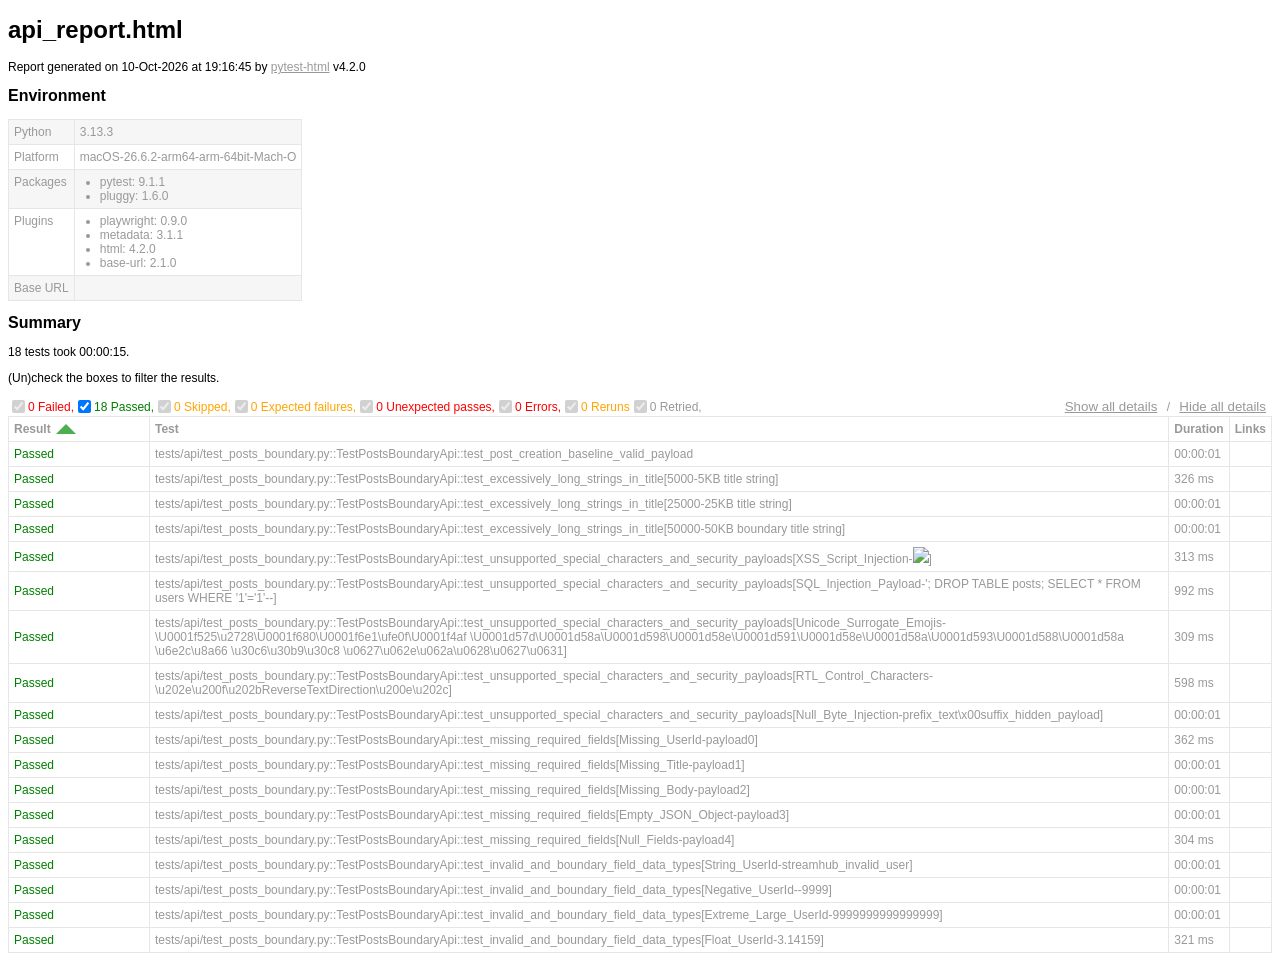
==== commit c32f7491: "e2e api tests, api and db tests for emi application" ====
--- a/reports/api_report.html
+++ b/reports/api_report.html
@@ -328,7 +328,7 @@
   </head>
   <body>
     <h1 id="title">api_report.html</h1>
-    <p>Report generated on 06-Oct-2026 at 22:01:11 by <a href="https://pypi.python.org/pypi/pytest-html">pytest-html</a>
+    <p>Report generated on 10-Oct-2026 at 19:16:45 by <a href="https://pypi.python.org/pypi/pytest-html">pytest-html</a>
         v4.2.0</p>
     <div id="environment-header">
       <h2>Environment</h2>
@@ -383,7 +383,7 @@
         <h2>Summary</h2>
         <div class="additional-summary prefix">
         </div>
-        <p class="run-count">18 tests took 00:00:09.</p>
+        <p class="run-count">18 tests took 00:00:15.</p>
         <p class="filter">(Un)check the boxes to filter the results.</p>
         <div class="summary__reload">
           <div class="summary__reload__button hidden" onclick="location.reload()">
@@ -431,7 +431,7 @@
       </thead>
     </table>
   <footer>
-    <div id="data-container" data-jsonblob="{&#34;environment&#34;: {&#34;Python&#34;: &#34;3.13.3&#34;, &#34;Platform&#34;: &#34;macOS-26.6.2-arm64-arm-64bit-Mach-O&#34;, &#34;Packages&#34;: {&#34;pytest&#34;: &#34;9.1.1&#34;, &#34;pluggy&#34;: &#34;1.6.0&#34;}, &#34;Plugins&#34;: {&#34;playwright&#34;: &#34;0.9.0&#34;, &#34;metadata&#34;: &#34;3.1.1&#34;, &#34;html&#34;: &#34;4.2.0&#34;, &#34;base-url&#34;: &#34;2.1.0&#34;}, &#34;Base URL&#34;: &#34;&#34;}, &#34;tests&#34;: {&#34;tests/api/test_posts_boundary.py::TestPostsBoundaryApi::test_post_creation_baseline_valid_payload&#34;: [{&#34;extras&#34;: [], &#34;result&#34;: &#34;Passed&#34;, &#34;testId&#34;: &#34;tests/api/test_posts_boundary.py::TestPostsBoundaryApi::test_post_creation_baseline_valid_payload&#34;, &#34;duration&#34;: &#34;00:00:01&#34;, &#34;resultsTableRow&#34;: [&#34;&lt;td class=\&#34;col-result\&#34;&gt;Passed&lt;/td&gt;&#34;, &#34;&lt;td class=\&#34;col-testId\&#34;&gt;tests/api/test_posts_boundary.py::TestPostsBoundaryApi::test_post_creation_baseline_valid_payload&lt;/td&gt;&#34;, &#34;&lt;td class=\&#34;col-duration\&#34;&gt;00:00:01&lt;/td&gt;&#34;, &#34;&lt;td class=\&#34;col-links\&#34;&gt;&lt;/td&gt;&#34;], &#34;log&#34;: &#34;----------------------------- Captured stdout call -----------------------------\n\n[Baseline Test] Status: 201, Response Body: {&amp;#x27;title&amp;#x27;: &amp;#x27;Streamhub Automated Quality Engineering&amp;#x27;, &amp;#x27;body&amp;#x27;: &amp;#x27;Validating robust API behavior and contract integrity.&amp;#x27;, &amp;#x27;userId&amp;#x27;: 1, &amp;#x27;id&amp;#x27;: 101}\n&#34;}], &#34;tests/api/test_posts_boundary.py::TestPostsBoundaryApi::test_excessively_long_strings_in_title[5000-5KB title string]&#34;: [{&#34;extras&#34;: [], &#34;result&#34;: &#34;Passed&#34;, &#34;testId&#34;: &#34;tests/api/test_posts_boundary.py::TestPostsBoundaryApi::test_excessively_long_strings_in_title[5000-5KB title string]&#34;, &#34;duration&#34;: &#34;341 ms&#34;, &#34;resultsTableRow&#34;: [&#34;&lt;td class=\&#34;col-result\&#34;&gt;Passed&lt;/td&gt;&#34;, &#34;&lt;td class=\&#34;col-testId\&#34;&gt;tests/api/test_posts_boundary.py::TestPostsBoundaryApi::test_excessively_long_strings_in_title[5000-5KB title string]&lt;/td&gt;&#34;, &#34;&lt;td class=\&#34;col-duration\&#34;&gt;341 ms&lt;/td&gt;&#34;, &#34;&lt;td class=\&#34;col-links\&#34;&gt;&lt;/td&gt;&#34;], &#34;log&#34;: &#34;----------------------------- Captured stdout call -----------------------------\n\n[Boundary: 5KB title string] Status: 201, Length Sent: 5000\n&#34;}], &#34;tests/api/test_posts_boundary.py::TestPostsBoundaryApi::test_excessively_long_strings_in_title[25000-25KB title string]&#34;: [{&#34;extras&#34;: [], &#34;result&#34;: &#34;Passed&#34;, &#34;testId&#34;: &#34;tests/api/test_posts_boundary.py::TestPostsBoundaryApi::test_excessively_long_strings_in_title[25000-25KB title string]&#34;, &#34;duration&#34;: &#34;728 ms&#34;, &#34;resultsTableRow&#34;: [&#34;&lt;td class=\&#34;col-result\&#34;&gt;Passed&lt;/td&gt;&#34;, &#34;&lt;td class=\&#34;col-testId\&#34;&gt;tests/api/test_posts_boundary.py::TestPostsBoundaryApi::test_excessively_long_strings_in_title[25000-25KB title string]&lt;/td&gt;&#34;, &#34;&lt;td class=\&#34;col-duration\&#34;&gt;728 ms&lt;/td&gt;&#34;, &#34;&lt;td class=\&#34;col-links\&#34;&gt;&lt;/td&gt;&#34;], &#34;log&#34;: &#34;----------------------------- Captured stdout call -----------------------------\n\n[Boundary: 25KB title string] Status: 201, Length Sent: 25000\n&#34;}], &#34;tests/api/test_posts_boundary.py::TestPostsBoundaryApi::test_excessively_long_strings_in_title[50000-50KB boundary title string]&#34;: [{&#34;extras&#34;: [], &#34;result&#34;: &#34;Passed&#34;, &#34;testId&#34;: &#34;tests/api/test_posts_boundary.py::TestPostsBoundaryApi::test_excessively_long_strings_in_title[50000-50KB boundary title string]&#34;, &#34;duration&#34;: &#34;478 ms&#34;, &#34;resultsTableRow&#34;: [&#34;&lt;td class=\&#34;col-result\&#34;&gt;Passed&lt;/td&gt;&#34;, &#34;&lt;td class=\&#34;col-testId\&#34;&gt;tests/api/test_posts_boundary.py::TestPostsBoundaryApi::test_excessively_long_strings_in_title[50000-50KB boundary title string]&lt;/td&gt;&#34;, &#34;&lt;td class=\&#34;col-duration\&#34;&gt;478 ms&lt;/td&gt;&#34;, &#34;&lt;td class=\&#34;col-links\&#34;&gt;&lt;/td&gt;&#34;], &#34;log&#34;: &#34;----------------------------- Captured stdout call -----------------------------\n\n[Boundary: 50KB boundary title string] Status: 201, Length Sent: 50000\n&#34;}], &#34;tests/api/test_posts_boundary.py::TestPostsBoundaryApi::test_unsupported_special_characters_and_security_payloads[XSS_Script_Injection-&lt;script&gt;alert(&#39;STREAMHUB_SEC_AUDIT&#39;)&lt;/script&gt;&lt;img src=x onerror=alert(1)&gt;]&#34;: [{&#34;extras&#34;: [], &#34;result&#34;: &#34;Passed&#34;, &#34;testId&#34;: &#34;tests/api/test_posts_boundary.py::TestPostsBoundaryApi::test_unsupported_special_characters_and_security_payloads[XSS_Script_Injection-&lt;script&gt;alert(&#39;STREAMHUB_SEC_AUDIT&#39;)&lt;/script&gt;&lt;img src=x onerror=alert(1)&gt;]&#34;, &#34;duration&#34;: &#34;663 ms&#34;, &#34;resultsTableRow&#34;: [&#34;&lt;td class=\&#34;col-result\&#34;&gt;Passed&lt;/td&gt;&#34;, &#34;&lt;td class=\&#34;col-testId\&#34;&gt;tests/api/test_posts_boundary.py::TestPostsBoundaryApi::test_unsupported_special_characters_and_security_payloads[XSS_Script_Injection-&lt;script&gt;alert(&#39;STREAMHUB_SEC_AUDIT&#39;)&lt;/script&gt;&lt;img src=x onerror=alert(1)&gt;]&lt;/td&gt;&#34;, &#34;&lt;td class=\&#34;col-duration\&#34;&gt;663 ms&lt;/td&gt;&#34;, &#34;&lt;td class=\&#34;col-links\&#34;&gt;&lt;/td&gt;&#34;], &#34;log&#34;: &#34;----------------------------- Captured stdout call -----------------------------\n\n[Special Chars: XSS_Script_Injection] Status: 201\n&#34;}], &#34;tests/api/test_posts_boundary.py::TestPostsBoundaryApi::test_unsupported_special_characters_and_security_payloads[SQL_Injection_Payload-&#39;; DROP TABLE posts; SELECT * FROM users WHERE &#39;1&#39;=&#39;1&#39;--]&#34;: [{&#34;extras&#34;: [], &#34;result&#34;: &#34;Passed&#34;, &#34;testId&#34;: &#34;tests/api/test_posts_boundary.py::TestPostsBoundaryApi::test_unsupported_special_characters_and_security_payloads[SQL_Injection_Payload-&#39;; DROP TABLE posts; SELECT * FROM users WHERE &#39;1&#39;=&#39;1&#39;--]&#34;, &#34;duration&#34;: &#34;333 ms&#34;, &#34;resultsTableRow&#34;: [&#34;&lt;td class=\&#34;col-result\&#34;&gt;Passed&lt;/td&gt;&#34;, &#34;&lt;td class=\&#34;col-testId\&#34;&gt;tests/api/test_posts_boundary.py::TestPostsBoundaryApi::test_unsupported_special_characters_and_security_payloads[SQL_Injection_Payload-&#39;; DROP TABLE posts; SELECT * FROM users WHERE &#39;1&#39;=&#39;1&#39;--]&lt;/td&gt;&#34;, &#34;&lt;td class=\&#34;col-duration\&#34;&gt;333 ms&lt;/td&gt;&#34;, &#34;&lt;td class=\&#34;col-links\&#34;&gt;&lt;/td&gt;&#34;], &#34;log&#34;: &#34;----------------------------- Captured stdout call -----------------------------\n\n[Special Chars: SQL_Injection_Payload] Status: 201\n&#34;}], &#34;tests/api/test_posts_boundary.py::TestPostsBoundaryApi::test_unsupported_special_characters_and_security_payloads[Unicode_Surrogate_Emojis-\\U0001f525\\u2728\\U0001f680\\U0001f6e1\\ufe0f\\U0001f4af \\U0001d57d\\U0001d58a\\U0001d598\\U0001d58e\\U0001d591\\U0001d58e\\U0001d58a\\U0001d593\\U0001d588\\U0001d58a \\u6e2c\\u8a66 \\u30c6\\u30b9\\u30c8 \\u0627\\u062e\\u062a\\u0628\\u0627\\u0631]&#34;: [{&#34;extras&#34;: [], &#34;result&#34;: &#34;Passed&#34;, &#34;testId&#34;: &#34;tests/api/test_posts_boundary.py::TestPostsBoundaryApi::test_unsupported_special_characters_and_security_payloads[Unicode_Surrogate_Emojis-\\U0001f525\\u2728\\U0001f680\\U0001f6e1\\ufe0f\\U0001f4af \\U0001d57d\\U0001d58a\\U0001d598\\U0001d58e\\U0001d591\\U0001d58e\\U0001d58a\\U0001d593\\U0001d588\\U0001d58a \\u6e2c\\u8a66 \\u30c6\\u30b9\\u30c8 \\u0627\\u062e\\u062a\\u0628\\u0627\\u0631]&#34;, &#34;duration&#34;: &#34;335 ms&#34;, &#34;resultsTableRow&#34;: [&#34;&lt;td class=\&#34;col-result\&#34;&gt;Passed&lt;/td&gt;&#34;, &#34;&lt;td class=\&#34;col-testId\&#34;&gt;tests/api/test_posts_boundary.py::TestPostsBoundaryApi::test_unsupported_special_characters_and_security_payloads[Unicode_Surrogate_Emojis-\\U0001f525\\u2728\\U0001f680\\U0001f6e1\\ufe0f\\U0001f4af \\U0001d57d\\U0001d58a\\U0001d598\\U0001d58e\\U0001d591\\U0001d58e\\U0001d58a\\U0001d593\\U0001d588\\U0001d58a \\u6e2c\\u8a66 \\u30c6\\u30b9\\u30c8 \\u0627\\u062e\\u062a\\u0628\\u0627\\u0631]&lt;/td&gt;&#34;, &#34;&lt;td class=\&#34;col-duration\&#34;&gt;335 ms&lt;/td&gt;&#34;, &#34;&lt;td class=\&#34;col-links\&#34;&gt;&lt;/td&gt;&#34;], &#34;log&#34;: &#34;----------------------------- Captured stdout call -----------------------------\n\n[Special Chars: Unicode_Surrogate_Emojis] Status: 201\n&#34;}], &#34;tests/api/test_posts_boundary.py::TestPostsBoundaryApi::test_unsupported_special_characters_and_security_payloads[RTL_Control_Characters-\\u202e\\u200f\\u202bReverseTextDirection\\u200e\\u202c]&#34;: [{&#34;extras&#34;: [], &#34;result&#34;: &#34;Passed&#34;, &#34;testId&#34;: &#34;tests/api/test_posts_boundary.py::TestPostsBoundaryApi::test_unsupported_special_characters_and_security_payloads[RTL_Control_Characters-\\u202e\\u200f\\u202bReverseTextDirection\\u200e\\u202c]&#34;, &#34;duration&#34;: &#34;330 ms&#34;, &#34;resultsTableRow&#34;: [&#34;&lt;td class=\&#34;col-result\&#34;&gt;Passed&lt;/td&gt;&#34;, &#34;&lt;td class=\&#34;col-testId\&#34;&gt;tests/api/test_posts_boundary.py::TestPostsBoundaryApi::test_unsupported_special_characters_and_security_payloads[RTL_Control_Characters-\\u202e\\u200f\\u202bReverseTextDirection\\u200e\\u202c]&lt;/td&gt;&#34;, &#34;&lt;td class=\&#34;col-duration\&#34;&gt;330 ms&lt;/td&gt;&#34;, &#34;&lt;td class=\&#34;col-links\&#34;&gt;&lt;/td&gt;&#34;], &#34;log&#34;: &#34;----------------------------- Captured stdout call -----------------------------\n\n[Special Chars: RTL_Control_Characters] Status: 201\n&#34;}], &#34;tests/api/test_posts_boundary.py::TestPostsBoundaryApi::test_unsupported_special_characters_and_security_payloads[Null_Byte_Injection-prefix_text\\x00suffix_hidden_payload]&#34;: [{&#34;extras&#34;: [], &#34;result&#34;: &#34;Passed&#34;, &#34;testId&#34;: &#34;tests/api/test_posts_boundary.py::TestPostsBoundaryApi::test_unsupported_special_characters_and_security_payloads[Null_Byte_Injection-prefix_text\\x00suffix_hidden_payload]&#34;, &#34;duration&#34;: &#34;342 ms&#34;, &#34;resultsTableRow&#34;: [&#34;&lt;td class=\&#34;col-result\&#34;&gt;Passed&lt;/td&gt;&#34;, &#34;&lt;td class=\&#34;col-testId\&#34;&gt;tests/api/test_posts_boundary.py::TestPostsBoundaryApi::test_unsupported_special_characters_and_security_payloads[Null_Byte_Injection-prefix_text\\x00suffix_hidden_payload]&lt;/td&gt;&#34;, &#34;&lt;td class=\&#34;col-duration\&#34;&gt;342 ms&lt;/td&gt;&#34;, &#34;&lt;td class=\&#34;col-links\&#34;&gt;&lt;/td&gt;&#34;], &#34;log&#34;: &#34;----------------------------- Captured stdout call -----------------------------\n\n[Special Chars: Null_Byte_Injection] Status: 201\n&#34;}], &#34;tests/api/test_posts_boundary.py::TestPostsBoundaryApi::test_missing_required_fields[Missing_UserId-payload0]&#34;: [{&#34;extras&#34;: [], &#34;result&#34;: &#34;Passed&#34;, &#34;testId&#34;: &#34;tests/api/test_posts_boundary.py::TestPostsBoundaryApi::test_missing_required_fields[Missing_UserId-payload0]&#34;, &#34;duration&#34;: &#34;332 ms&#34;, &#34;resultsTableRow&#34;: [&#34;&lt;td class=\&#34;col-result\&#34;&gt;Passed&lt;/td&gt;&#34;, &#34;&lt;td class=\&#34;col-testId\&#34;&gt;tests/api/test_posts_boundary.py::TestPostsBoundaryApi::test_missing_required_fields[Missing_UserId-payload0]&lt;/td&gt;&#34;, &#34;&lt;td class=\&#34;col-duration\&#34;&gt;332 ms&lt;/td&gt;&#34;, &#34;&lt;td class=\&#34;col-links\&#34;&gt;&lt;/td&gt;&#34;], &#34;log&#34;: &#34;----------------------------- Captured stdout call -----------------------------\n\n[Missing Field: Missing_UserId] Status: 201\n&#34;}], &#34;tests/api/test_posts_boundary.py::TestPostsBoundaryApi::test_missing_required_fields[Missing_Title-payload1]&#34;: [{&#34;extras&#34;: [], &#34;result&#34;: &#34;Passed&#34;, &#34;testId&#34;: &#34;tests/api/test_posts_boundary.py::TestPostsBoundaryApi::test_missing_required_fields[Missing_Title-payload1]&#34;, &#34;duration&#34;: &#34;334 ms&#34;, &#34;resultsTableRow&#34;: [&#34;&lt;td class=\&#34;col-result\&#34;&gt;Passed&lt;/td&gt;&#34;, &#34;&lt;td class=\&#34;col-testId\&#34;&gt;tests/api/test_posts_boundary.py::TestPostsBoundaryApi::test_missing_required_fields[Missing_Title-payload1]&lt;/td&gt;&#34;, &#34;&lt;td class=\&#34;col-duration\&#34;&gt;334 ms&lt;/td&gt;&#34;, &#34;&lt;td class=\&#34;col-links\&#34;&gt;&lt;/td&gt;&#34;], &#34;log&#34;: &#34;----------------------------- Captured stdout call -----------------------------\n\n[Missing Field: Missing_Title] Status: 201\n&#34;}], &#34;tests/api/test_posts_boundary.py::TestPostsBoundaryApi::test_missing_required_fields[Missing_Body-payload2]&#34;: [{&#34;extras&#34;: [], &#34;result&#34;: &#34;Passed&#34;, &#34;testId&#34;: &#34;tests/api/test_posts_boundary.py::TestPostsBoundaryApi::test_missing_required_fields[Missing_Body-payload2]&#34;, &#34;duration&#34;: &#34;578 ms&#34;, &#34;resultsTableRow&#34;: [&#34;&lt;td class=\&#34;col-result\&#34;&gt;Passed&lt;/td&gt;&#34;, &#34;&lt;td class=\&#34;col-testId\&#34;&gt;tests/api/test_posts_boundary.py::TestPostsBoundaryApi::test_missing_required_fields[Missing_Body-payload2]&lt;/td&gt;&#34;, &#34;&lt;td class=\&#34;col-duration\&#34;&gt;578 ms&lt;/td&gt;&#34;, &#34;&lt;td class=\&#34;col-links\&#34;&gt;&lt;/td&gt;&#34;], &#34;log&#34;: &#34;----------------------------- Captured stdout call -----------------------------\n\n[Missing Field: Missing_Body] Status: 201\n&#34;}], &#34;tests/api/test_posts_boundary.py::TestPostsBoundaryApi::test_missing_required_fields[Empty_JSON_Object-payload3]&#34;: [{&#34;extras&#34;: [], &#34;result&#34;: &#34;Passed&#34;, &#34;testId&#34;: &#34;tests/api/test_posts_boundary.py::TestPostsBoundaryApi::test_missing_required_fields[Empty_JSON_Object-payload3]&#34;, &#34;duration&#34;: &#34;533 ms&#34;, &#34;resultsTableRow&#34;: [&#34;&lt;td class=\&#34;col-result\&#34;&gt;Passed&lt;/td&gt;&#34;, &#34;&lt;td class=\&#34;col-testId\&#34;&gt;tests/api/test_posts_boundary.py::TestPostsBoundaryApi::test_missing_required_fields[Empty_JSON_Object-payload3]&lt;/td&gt;&#34;, &#34;&lt;td class=\&#34;col-duration\&#34;&gt;533 ms&lt;/td&gt;&#34;, &#34;&lt;td class=\&#34;col-links\&#34;&gt;&lt;/td&gt;&#34;], &#34;log&#34;: &#34;----------------------------- Captured stdout call -----------------------------\n\n[Missing Field: Empty_JSON_Object] Status: 201\n&#34;}], &#34;tests/api/test_posts_boundary.py::TestPostsBoundaryApi::test_missing_required_fields[Null_Fields-payload4]&#34;: [{&#34;extras&#34;: [], &#34;result&#34;: &#34;Passed&#34;, &#34;testId&#34;: &#34;tests/api/test_posts_boundary.py::TestPostsBoundaryApi::test_missing_required_fields[Null_Fields-payload4]&#34;, &#34;duration&#34;: &#34;334 ms&#34;, &#34;resultsTableRow&#34;: [&#34;&lt;td class=\&#34;col-result\&#34;&gt;Passed&lt;/td&gt;&#34;, &#34;&lt;td class=\&#34;col-testId\&#34;&gt;tests/api/test_posts_boundary.py::TestPostsBoundaryApi::test_missing_required_fields[Null_Fields-payload4]&lt;/td&gt;&#34;, &#34;&lt;td class=\&#34;col-duration\&#34;&gt;334 ms&lt;/td&gt;&#34;, &#34;&lt;td class=\&#34;col-links\&#34;&gt;&lt;/td&gt;&#34;], &#34;log&#34;: &#34;----------------------------- Captured stdout call -----------------------------\n\n[Missing Field: Null_Fields] Status: 201\n&#34;}], &#34;tests/api/test_posts_boundary.py::TestPostsBoundaryApi::test_invalid_and_boundary_field_data_types[String_UserId-streamhub_invalid_user]&#34;: [{&#34;extras&#34;: [], &#34;result&#34;: &#34;Passed&#34;, &#34;testId&#34;: &#34;tests/api/test_posts_boundary.py::TestPostsBoundaryApi::test_invalid_and_boundary_field_data_types[String_UserId-streamhub_invalid_user]&#34;, &#34;duration&#34;: &#34;527 ms&#34;, &#34;resultsTableRow&#34;: [&#34;&lt;td class=\&#34;col-result\&#34;&gt;Passed&lt;/td&gt;&#34;, &#34;&lt;td class=\&#34;col-testId\&#34;&gt;tests/api/test_posts_boundary.py::TestPostsBoundaryApi::test_invalid_and_boundary_field_data_types[String_UserId-streamhub_invalid_user]&lt;/td&gt;&#34;, &#34;&lt;td class=\&#34;col-duration\&#34;&gt;527 ms&lt;/td&gt;&#34;, &#34;&lt;td class=\&#34;col-links\&#34;&gt;&lt;/td&gt;&#34;], &#34;log&#34;: &#34;----------------------------- Captured stdout call -----------------------------\n\n[Invalid Type: String_UserId] Status: 201\n&#34;}], &#34;tests/api/test_posts_boundary.py::TestPostsBoundaryApi::test_invalid_and_boundary_field_data_types[Negative_UserId--9999]&#34;: [{&#34;extras&#34;: [], &#34;result&#34;: &#34;Passed&#34;, &#34;testId&#34;: &#34;tests/api/test_posts_boundary.py::TestPostsBoundaryApi::test_invalid_and_boundary_field_data_types[Negative_UserId--9999]&#34;, &#34;duration&#34;: &#34;369 ms&#34;, &#34;resultsTableRow&#34;: [&#34;&lt;td class=\&#34;col-result\&#34;&gt;Passed&lt;/td&gt;&#34;, &#34;&lt;td class=\&#34;col-testId\&#34;&gt;tests/api/test_posts_boundary.py::TestPostsBoundaryApi::test_invalid_and_boundary_field_data_types[Negative_UserId--9999]&lt;/td&gt;&#34;, &#34;&lt;td class=\&#34;col-duration\&#34;&gt;369 ms&lt;/td&gt;&#34;, &#34;&lt;td class=\&#34;col-links\&#34;&gt;&lt;/td&gt;&#34;], &#34;log&#34;: &#34;----------------------------- Captured stdout call -----------------------------\n\n[Invalid Type: Negative_UserId] Status: 201\n&#34;}], &#34;tests/api/test_posts_boundary.py::TestPostsBoundaryApi::test_invalid_and_boundary_field_data_types[Extreme_Large_UserId-9999999999999999]&#34;: [{&#34;extras&#34;: [], &#34;result&#34;: &#34;Passed&#34;, &#34;testId&#34;: &#34;tests/api/test_posts_boundary.py::TestPostsBoundaryApi::test_invalid_and_boundary_field_data_types[Extreme_Large_UserId-9999999999999999]&#34;, &#34;duration&#34;: &#34;339 ms&#34;, &#34;resultsTableRow&#34;: [&#34;&lt;td class=\&#34;col-result\&#34;&gt;Passed&lt;/td&gt;&#34;, &#34;&lt;td class=\&#34;col-testId\&#34;&gt;tests/api/test_posts_boundary.py::TestPostsBoundaryApi::test_invalid_and_boundary_field_data_types[Extreme_Large_UserId-9999999999999999]&lt;/td&gt;&#34;, &#34;&lt;td class=\&#34;col-duration\&#34;&gt;339 ms&lt;/td&gt;&#34;, &#34;&lt;td class=\&#34;col-links\&#34;&gt;&lt;/td&gt;&#34;], &#34;log&#34;: &#34;----------------------------- Captured stdout call -----------------------------\n\n[Invalid Type: Extreme_Large_UserId] Status: 201\n&#34;}], &#34;tests/api/test_posts_boundary.py::TestPostsBoundaryApi::test_invalid_and_boundary_field_data_types[Float_UserId-3.14159]&#34;: [{&#34;extras&#34;: [], &#34;result&#34;: &#34;Passed&#34;, &#34;testId&#34;: &#34;tests/api/test_posts_boundary.py::TestPostsBoundaryApi::test_invalid_and_boundary_field_data_types[Float_UserId-3.14159]&#34;, &#34;duration&#34;: &#34;344 ms&#34;, &#34;resultsTableRow&#34;: [&#34;&lt;td class=\&#34;col-result\&#34;&gt;Passed&lt;/td&gt;&#34;, &#34;&lt;td class=\&#34;col-testId\&#34;&gt;tests/api/test_posts_boundary.py::TestPostsBoundaryApi::test_invalid_and_boundary_field_data_types[Float_UserId-3.14159]&lt;/td&gt;&#34;, &#34;&lt;td class=\&#34;col-duration\&#34;&gt;344 ms&lt;/td&gt;&#34;, &#34;&lt;td class=\&#34;col-links\&#34;&gt;&lt;/td&gt;&#34;], &#34;log&#34;: &#34;----------------------------- Captured stdout call -----------------------------\n\n[Invalid Type: Float_UserId] Status: 201\n&#34;}]}, &#34;renderCollapsed&#34;: [&#34;passed&#34;], &#34;initialSort&#34;: &#34;result&#34;, &#34;title&#34;: &#34;api_report.html&#34;}"></div>
+    <div id="data-container" data-jsonblob="{&#34;environment&#34;: {&#34;Python&#34;: &#34;3.13.3&#34;, &#34;Platform&#34;: &#34;macOS-26.6.2-arm64-arm-64bit-Mach-O&#34;, &#34;Packages&#34;: {&#34;pytest&#34;: &#34;9.1.1&#34;, &#34;pluggy&#34;: &#34;1.6.0&#34;}, &#34;Plugins&#34;: {&#34;playwright&#34;: &#34;0.9.0&#34;, &#34;metadata&#34;: &#34;3.1.1&#34;, &#34;html&#34;: &#34;4.2.0&#34;, &#34;base-url&#34;: &#34;2.1.0&#34;}, &#34;Base URL&#34;: &#34;&#34;}, &#34;tests&#34;: {&#34;tests/api/test_posts_boundary.py::TestPostsBoundaryApi::test_post_creation_baseline_valid_payload&#34;: [{&#34;extras&#34;: [], &#34;result&#34;: &#34;Passed&#34;, &#34;testId&#34;: &#34;tests/api/test_posts_boundary.py::TestPostsBoundaryApi::test_post_creation_baseline_valid_payload&#34;, &#34;duration&#34;: &#34;00:00:01&#34;, &#34;resultsTableRow&#34;: [&#34;&lt;td class=\&#34;col-result\&#34;&gt;Passed&lt;/td&gt;&#34;, &#34;&lt;td class=\&#34;col-testId\&#34;&gt;tests/api/test_posts_boundary.py::TestPostsBoundaryApi::test_post_creation_baseline_valid_payload&lt;/td&gt;&#34;, &#34;&lt;td class=\&#34;col-duration\&#34;&gt;00:00:01&lt;/td&gt;&#34;, &#34;&lt;td class=\&#34;col-links\&#34;&gt;&lt;/td&gt;&#34;], &#34;log&#34;: &#34;No log output captured.&#34;}], &#34;tests/api/test_posts_boundary.py::TestPostsBoundaryApi::test_excessively_long_strings_in_title[5000-5KB title string]&#34;: [{&#34;extras&#34;: [], &#34;result&#34;: &#34;Passed&#34;, &#34;testId&#34;: &#34;tests/api/test_posts_boundary.py::TestPostsBoundaryApi::test_excessively_long_strings_in_title[5000-5KB title string]&#34;, &#34;duration&#34;: &#34;326 ms&#34;, &#34;resultsTableRow&#34;: [&#34;&lt;td class=\&#34;col-result\&#34;&gt;Passed&lt;/td&gt;&#34;, &#34;&lt;td class=\&#34;col-testId\&#34;&gt;tests/api/test_posts_boundary.py::TestPostsBoundaryApi::test_excessively_long_strings_in_title[5000-5KB title string]&lt;/td&gt;&#34;, &#34;&lt;td class=\&#34;col-duration\&#34;&gt;326 ms&lt;/td&gt;&#34;, &#34;&lt;td class=\&#34;col-links\&#34;&gt;&lt;/td&gt;&#34;], &#34;log&#34;: &#34;No log output captured.&#34;}], &#34;tests/api/test_posts_boundary.py::TestPostsBoundaryApi::test_excessively_long_strings_in_title[25000-25KB title string]&#34;: [{&#34;extras&#34;: [], &#34;result&#34;: &#34;Passed&#34;, &#34;testId&#34;: &#34;tests/api/test_posts_boundary.py::TestPostsBoundaryApi::test_excessively_long_strings_in_title[25000-25KB title string]&#34;, &#34;duration&#34;: &#34;00:00:01&#34;, &#34;resultsTableRow&#34;: [&#34;&lt;td class=\&#34;col-result\&#34;&gt;Passed&lt;/td&gt;&#34;, &#34;&lt;td class=\&#34;col-testId\&#34;&gt;tests/api/test_posts_boundary.py::TestPostsBoundaryApi::test_excessively_long_strings_in_title[25000-25KB title string]&lt;/td&gt;&#34;, &#34;&lt;td class=\&#34;col-duration\&#34;&gt;00:00:01&lt;/td&gt;&#34;, &#34;&lt;td class=\&#34;col-links\&#34;&gt;&lt;/td&gt;&#34;], &#34;log&#34;: &#34;No log output captured.&#34;}], &#34;tests/api/test_posts_boundary.py::TestPostsBoundaryApi::test_excessively_long_strings_in_title[50000-50KB boundary title string]&#34;: [{&#34;extras&#34;: [], &#34;result&#34;: &#34;Passed&#34;, &#34;testId&#34;: &#34;tests/api/test_posts_boundary.py::TestPostsBoundaryApi::test_excessively_long_strings_in_title[50000-50KB boundary title string]&#34;, &#34;duration&#34;: &#34;00:00:01&#34;, &#34;resultsTableRow&#34;: [&#34;&lt;td class=\&#34;col-result\&#34;&gt;Passed&lt;/td&gt;&#34;, &#34;&lt;td class=\&#34;col-testId\&#34;&gt;tests/api/test_posts_boundary.py::TestPostsBoundaryApi::test_excessively_long_strings_in_title[50000-50KB boundary title string]&lt;/td&gt;&#34;, &#34;&lt;td class=\&#34;col-duration\&#34;&gt;00:00:01&lt;/td&gt;&#34;, &#34;&lt;td class=\&#34;col-links\&#34;&gt;&lt;/td&gt;&#34;], &#34;log&#34;: &#34;No log output captured.&#34;}], &#34;tests/api/test_posts_boundary.py::TestPostsBoundaryApi::test_unsupported_special_characters_and_security_payloads[XSS_Script_Injection-&lt;script&gt;alert(&#39;STREAMHUB_SEC_AUDIT&#39;)&lt;/script&gt;&lt;img src=x onerror=alert(1)&gt;]&#34;: [{&#34;extras&#34;: [], &#34;result&#34;: &#34;Passed&#34;, &#34;testId&#34;: &#34;tests/api/test_posts_boundary.py::TestPostsBoundaryApi::test_unsupported_special_characters_and_security_payloads[XSS_Script_Injection-&lt;script&gt;alert(&#39;STREAMHUB_SEC_AUDIT&#39;)&lt;/script&gt;&lt;img src=x onerror=alert(1)&gt;]&#34;, &#34;duration&#34;: &#34;313 ms&#34;, &#34;resultsTableRow&#34;: [&#34;&lt;td class=\&#34;col-result\&#34;&gt;Passed&lt;/td&gt;&#34;, &#34;&lt;td class=\&#34;col-testId\&#34;&gt;tests/api/test_posts_boundary.py::TestPostsBoundaryApi::test_unsupported_special_characters_and_security_payloads[XSS_Script_Injection-&lt;script&gt;alert(&#39;STREAMHUB_SEC_AUDIT&#39;)&lt;/script&gt;&lt;img src=x onerror=alert(1)&gt;]&lt;/td&gt;&#34;, &#34;&lt;td class=\&#34;col-duration\&#34;&gt;313 ms&lt;/td&gt;&#34;, &#34;&lt;td class=\&#34;col-links\&#34;&gt;&lt;/td&gt;&#34;], &#34;log&#34;: &#34;No log output captured.&#34;}], &#34;tests/api/test_posts_boundary.py::TestPostsBoundaryApi::test_unsupported_special_characters_and_security_payloads[SQL_Injection_Payload-&#39;; DROP TABLE posts; SELECT * FROM users WHERE &#39;1&#39;=&#39;1&#39;--]&#34;: [{&#34;extras&#34;: [], &#34;result&#34;: &#34;Passed&#34;, &#34;testId&#34;: &#34;tests/api/test_posts_boundary.py::TestPostsBoundaryApi::test_unsupported_special_characters_and_security_payloads[SQL_Injection_Payload-&#39;; DROP TABLE posts; SELECT * FROM users WHERE &#39;1&#39;=&#39;1&#39;--]&#34;, &#34;duration&#34;: &#34;992 ms&#34;, &#34;resultsTableRow&#34;: [&#34;&lt;td class=\&#34;col-result\&#34;&gt;Passed&lt;/td&gt;&#34;, &#34;&lt;td class=\&#34;col-testId\&#34;&gt;tests/api/test_posts_boundary.py::TestPostsBoundaryApi::test_unsupported_special_characters_and_security_payloads[SQL_Injection_Payload-&#39;; DROP TABLE posts; SELECT * FROM users WHERE &#39;1&#39;=&#39;1&#39;--]&lt;/td&gt;&#34;, &#34;&lt;td class=\&#34;col-duration\&#34;&gt;992 ms&lt;/td&gt;&#34;, &#34;&lt;td class=\&#34;col-links\&#34;&gt;&lt;/td&gt;&#34;], &#34;log&#34;: &#34;No log output captured.&#34;}], &#34;tests/api/test_posts_boundary.py::TestPostsBoundaryApi::test_unsupported_special_characters_and_security_payloads[Unicode_Surrogate_Emojis-\\U0001f525\\u2728\\U0001f680\\U0001f6e1\\ufe0f\\U0001f4af \\U0001d57d\\U0001d58a\\U0001d598\\U0001d58e\\U0001d591\\U0001d58e\\U0001d58a\\U0001d593\\U0001d588\\U0001d58a \\u6e2c\\u8a66 \\u30c6\\u30b9\\u30c8 \\u0627\\u062e\\u062a\\u0628\\u0627\\u0631]&#34;: [{&#34;extras&#34;: [], &#34;result&#34;: &#34;Passed&#34;, &#34;testId&#34;: &#34;tests/api/test_posts_boundary.py::TestPostsBoundaryApi::test_unsupported_special_characters_and_security_payloads[Unicode_Surrogate_Emojis-\\U0001f525\\u2728\\U0001f680\\U0001f6e1\\ufe0f\\U0001f4af \\U0001d57d\\U0001d58a\\U0001d598\\U0001d58e\\U0001d591\\U0001d58e\\U0001d58a\\U0001d593\\U0001d588\\U0001d58a \\u6e2c\\u8a66 \\u30c6\\u30b9\\u30c8 \\u0627\\u062e\\u062a\\u0628\\u0627\\u0631]&#34;, &#34;duration&#34;: &#34;309 ms&#34;, &#34;resultsTableRow&#34;: [&#34;&lt;td class=\&#34;col-result\&#34;&gt;Passed&lt;/td&gt;&#34;, &#34;&lt;td class=\&#34;col-testId\&#34;&gt;tests/api/test_posts_boundary.py::TestPostsBoundaryApi::test_unsupported_special_characters_and_security_payloads[Unicode_Surrogate_Emojis-\\U0001f525\\u2728\\U0001f680\\U0001f6e1\\ufe0f\\U0001f4af \\U0001d57d\\U0001d58a\\U0001d598\\U0001d58e\\U0001d591\\U0001d58e\\U0001d58a\\U0001d593\\U0001d588\\U0001d58a \\u6e2c\\u8a66 \\u30c6\\u30b9\\u30c8 \\u0627\\u062e\\u062a\\u0628\\u0627\\u0631]&lt;/td&gt;&#34;, &#34;&lt;td class=\&#34;col-duration\&#34;&gt;309 ms&lt;/td&gt;&#34;, &#34;&lt;td class=\&#34;col-links\&#34;&gt;&lt;/td&gt;&#34;], &#34;log&#34;: &#34;No log output captured.&#34;}], &#34;tests/api/test_posts_boundary.py::TestPostsBoundaryApi::test_unsupported_special_characters_and_security_payloads[RTL_Control_Characters-\\u202e\\u200f\\u202bReverseTextDirection\\u200e\\u202c]&#34;: [{&#34;extras&#34;: [], &#34;result&#34;: &#34;Passed&#34;, &#34;testId&#34;: &#34;tests/api/test_posts_boundary.py::TestPostsBoundaryApi::test_unsupported_special_characters_and_security_payloads[RTL_Control_Characters-\\u202e\\u200f\\u202bReverseTextDirection\\u200e\\u202c]&#34;, &#34;duration&#34;: &#34;598 ms&#34;, &#34;resultsTableRow&#34;: [&#34;&lt;td class=\&#34;col-result\&#34;&gt;Passed&lt;/td&gt;&#34;, &#34;&lt;td class=\&#34;col-testId\&#34;&gt;tests/api/test_posts_boundary.py::TestPostsBoundaryApi::test_unsupported_special_characters_and_security_payloads[RTL_Control_Characters-\\u202e\\u200f\\u202bReverseTextDirection\\u200e\\u202c]&lt;/td&gt;&#34;, &#34;&lt;td class=\&#34;col-duration\&#34;&gt;598 ms&lt;/td&gt;&#34;, &#34;&lt;td class=\&#34;col-links\&#34;&gt;&lt;/td&gt;&#34;], &#34;log&#34;: &#34;No log output captured.&#34;}], &#34;tests/api/test_posts_boundary.py::TestPostsBoundaryApi::test_unsupported_special_characters_and_security_payloads[Null_Byte_Injection-prefix_text\\x00suffix_hidden_payload]&#34;: [{&#34;extras&#34;: [], &#34;result&#34;: &#34;Passed&#34;, &#34;testId&#34;: &#34;tests/api/test_posts_boundary.py::TestPostsBoundaryApi::test_unsupported_special_characters_and_security_payloads[Null_Byte_Injection-prefix_text\\x00suffix_hidden_payload]&#34;, &#34;duration&#34;: &#34;00:00:01&#34;, &#34;resultsTableRow&#34;: [&#34;&lt;td class=\&#34;col-result\&#34;&gt;Passed&lt;/td&gt;&#34;, &#34;&lt;td class=\&#34;col-testId\&#34;&gt;tests/api/test_posts_boundary.py::TestPostsBoundaryApi::test_unsupported_special_characters_and_security_payloads[Null_Byte_Injection-prefix_text\\x00suffix_hidden_payload]&lt;/td&gt;&#34;, &#34;&lt;td class=\&#34;col-duration\&#34;&gt;00:00:01&lt;/td&gt;&#34;, &#34;&lt;td class=\&#34;col-links\&#34;&gt;&lt;/td&gt;&#34;], &#34;log&#34;: &#34;No log output captured.&#34;}], &#34;tests/api/test_posts_boundary.py::TestPostsBoundaryApi::test_missing_required_fields[Missing_UserId-payload0]&#34;: [{&#34;extras&#34;: [], &#34;result&#34;: &#34;Passed&#34;, &#34;testId&#34;: &#34;tests/api/test_posts_boundary.py::TestPostsBoundaryApi::test_missing_required_fields[Missing_UserId-payload0]&#34;, &#34;duration&#34;: &#34;362 ms&#34;, &#34;resultsTableRow&#34;: [&#34;&lt;td class=\&#34;col-result\&#34;&gt;Passed&lt;/td&gt;&#34;, &#34;&lt;td class=\&#34;col-testId\&#34;&gt;tests/api/test_posts_boundary.py::TestPostsBoundaryApi::test_missing_required_fields[Missing_UserId-payload0]&lt;/td&gt;&#34;, &#34;&lt;td class=\&#34;col-duration\&#34;&gt;362 ms&lt;/td&gt;&#34;, &#34;&lt;td class=\&#34;col-links\&#34;&gt;&lt;/td&gt;&#34;], &#34;log&#34;: &#34;No log output captured.&#34;}], &#34;tests/api/test_posts_boundary.py::TestPostsBoundaryApi::test_missing_required_fields[Missing_Title-payload1]&#34;: [{&#34;extras&#34;: [], &#34;result&#34;: &#34;Passed&#34;, &#34;testId&#34;: &#34;tests/api/test_posts_boundary.py::TestPostsBoundaryApi::test_missing_required_fields[Missing_Title-payload1]&#34;, &#34;duration&#34;: &#34;00:00:01&#34;, &#34;resultsTableRow&#34;: [&#34;&lt;td class=\&#34;col-result\&#34;&gt;Passed&lt;/td&gt;&#34;, &#34;&lt;td class=\&#34;col-testId\&#34;&gt;tests/api/test_posts_boundary.py::TestPostsBoundaryApi::test_missing_required_fields[Missing_Title-payload1]&lt;/td&gt;&#34;, &#34;&lt;td class=\&#34;col-duration\&#34;&gt;00:00:01&lt;/td&gt;&#34;, &#34;&lt;td class=\&#34;col-links\&#34;&gt;&lt;/td&gt;&#34;], &#34;log&#34;: &#34;No log output captured.&#34;}], &#34;tests/api/test_posts_boundary.py::TestPostsBoundaryApi::test_missing_required_fields[Missing_Body-payload2]&#34;: [{&#34;extras&#34;: [], &#34;result&#34;: &#34;Passed&#34;, &#34;testId&#34;: &#34;tests/api/test_posts_boundary.py::TestPostsBoundaryApi::test_missing_required_fields[Missing_Body-payload2]&#34;, &#34;duration&#34;: &#34;00:00:01&#34;, &#34;resultsTableRow&#34;: [&#34;&lt;td class=\&#34;col-result\&#34;&gt;Passed&lt;/td&gt;&#34;, &#34;&lt;td class=\&#34;col-testId\&#34;&gt;tests/api/test_posts_boundary.py::TestPostsBoundaryApi::test_missing_required_fields[Missing_Body-payload2]&lt;/td&gt;&#34;, &#34;&lt;td class=\&#34;col-duration\&#34;&gt;00:00:01&lt;/td&gt;&#34;, &#34;&lt;td class=\&#34;col-links\&#34;&gt;&lt;/td&gt;&#34;], &#34;log&#34;: &#34;No log output captured.&#34;}], &#34;tests/api/test_posts_boundary.py::TestPostsBoundaryApi::test_missing_required_fields[Empty_JSON_Object-payload3]&#34;: [{&#34;extras&#34;: [], &#34;result&#34;: &#34;Passed&#34;, &#34;testId&#34;: &#34;tests/api/test_posts_boundary.py::TestPostsBoundaryApi::test_missing_required_fields[Empty_JSON_Object-payload3]&#34;, &#34;duration&#34;: &#34;00:00:01&#34;, &#34;resultsTableRow&#34;: [&#34;&lt;td class=\&#34;col-result\&#34;&gt;Passed&lt;/td&gt;&#34;, &#34;&lt;td class=\&#34;col-testId\&#34;&gt;tests/api/test_posts_boundary.py::TestPostsBoundaryApi::test_missing_required_fields[Empty_JSON_Object-payload3]&lt;/td&gt;&#34;, &#34;&lt;td class=\&#34;col-duration\&#34;&gt;00:00:01&lt;/td&gt;&#34;, &#34;&lt;td class=\&#34;col-links\&#34;&gt;&lt;/td&gt;&#34;], &#34;log&#34;: &#34;No log output captured.&#34;}], &#34;tests/api/test_posts_boundary.py::TestPostsBoundaryApi::test_missing_required_fields[Null_Fields-payload4]&#34;: [{&#34;extras&#34;: [], &#34;result&#34;: &#34;Passed&#34;, &#34;testId&#34;: &#34;tests/api/test_posts_boundary.py::TestPostsBoundaryApi::test_missing_required_fields[Null_Fields-payload4]&#34;, &#34;duration&#34;: &#34;304 ms&#34;, &#34;resultsTableRow&#34;: [&#34;&lt;td class=\&#34;col-result\&#34;&gt;Passed&lt;/td&gt;&#34;, &#34;&lt;td class=\&#34;col-testId\&#34;&gt;tests/api/test_posts_boundary.py::TestPostsBoundaryApi::test_missing_required_fields[Null_Fields-payload4]&lt;/td&gt;&#34;, &#34;&lt;td class=\&#34;col-duration\&#34;&gt;304 ms&lt;/td&gt;&#34;, &#34;&lt;td class=\&#34;col-links\&#34;&gt;&lt;/td&gt;&#34;], &#34;log&#34;: &#34;No log output captured.&#34;}], &#34;tests/api/test_posts_boundary.py::TestPostsBoundaryApi::test_invalid_and_boundary_field_data_types[String_UserId-streamhub_invalid_user]&#34;: [{&#34;extras&#34;: [], &#34;result&#34;: &#34;Passed&#34;, &#34;testId&#34;: &#34;tests/api/test_posts_boundary.py::TestPostsBoundaryApi::test_invalid_and_boundary_field_data_types[String_UserId-streamhub_invalid_user]&#34;, &#34;duration&#34;: &#34;00:00:01&#34;, &#34;resultsTableRow&#34;: [&#34;&lt;td class=\&#34;col-result\&#34;&gt;Passed&lt;/td&gt;&#34;, &#34;&lt;td class=\&#34;col-testId\&#34;&gt;tests/api/test_posts_boundary.py::TestPostsBoundaryApi::test_invalid_and_boundary_field_data_types[String_UserId-streamhub_invalid_user]&lt;/td&gt;&#34;, &#34;&lt;td class=\&#34;col-duration\&#34;&gt;00:00:01&lt;/td&gt;&#34;, &#34;&lt;td class=\&#34;col-links\&#34;&gt;&lt;/td&gt;&#34;], &#34;log&#34;: &#34;No log output captured.&#34;}], &#34;tests/api/test_posts_boundary.py::TestPostsBoundaryApi::test_invalid_and_boundary_field_data_types[Negative_UserId--9999]&#34;: [{&#34;extras&#34;: [], &#34;result&#34;: &#34;Passed&#34;, &#34;testId&#34;: &#34;tests/api/test_posts_boundary.py::TestPostsBoundaryApi::test_invalid_and_boundary_field_data_types[Negative_UserId--9999]&#34;, &#34;duration&#34;: &#34;00:00:01&#34;, &#34;resultsTableRow&#34;: [&#34;&lt;td class=\&#34;col-result\&#34;&gt;Passed&lt;/td&gt;&#34;, &#34;&lt;td class=\&#34;col-testId\&#34;&gt;tests/api/test_posts_boundary.py::TestPostsBoundaryApi::test_invalid_and_boundary_field_data_types[Negative_UserId--9999]&lt;/td&gt;&#34;, &#34;&lt;td class=\&#34;col-duration\&#34;&gt;00:00:01&lt;/td&gt;&#34;, &#34;&lt;td class=\&#34;col-links\&#34;&gt;&lt;/td&gt;&#34;], &#34;log&#34;: &#34;No log output captured.&#34;}], &#34;tests/api/test_posts_boundary.py::TestPostsBoundaryApi::test_invalid_and_boundary_field_data_types[Extreme_Large_UserId-9999999999999999]&#34;: [{&#34;extras&#34;: [], &#34;result&#34;: &#34;Passed&#34;, &#34;testId&#34;: &#34;tests/api/test_posts_boundary.py::TestPostsBoundaryApi::test_invalid_and_boundary_field_data_types[Extreme_Large_UserId-9999999999999999]&#34;, &#34;duration&#34;: &#34;00:00:01&#34;, &#34;resultsTableRow&#34;: [&#34;&lt;td class=\&#34;col-result\&#34;&gt;Passed&lt;/td&gt;&#34;, &#34;&lt;td class=\&#34;col-testId\&#34;&gt;tests/api/test_posts_boundary.py::TestPostsBoundaryApi::test_invalid_and_boundary_field_data_types[Extreme_Large_UserId-9999999999999999]&lt;/td&gt;&#34;, &#34;&lt;td class=\&#34;col-duration\&#34;&gt;00:00:01&lt;/td&gt;&#34;, &#34;&lt;td class=\&#34;col-links\&#34;&gt;&lt;/td&gt;&#34;], &#34;log&#34;: &#34;No log output captured.&#34;}], &#34;tests/api/test_posts_boundary.py::TestPostsBoundaryApi::test_invalid_and_boundary_field_data_types[Float_UserId-3.14159]&#34;: [{&#34;extras&#34;: [], &#34;result&#34;: &#34;Passed&#34;, &#34;testId&#34;: &#34;tests/api/test_posts_boundary.py::TestPostsBoundaryApi::test_invalid_and_boundary_field_data_types[Float_UserId-3.14159]&#34;, &#34;duration&#34;: &#34;321 ms&#34;, &#34;resultsTableRow&#34;: [&#34;&lt;td class=\&#34;col-result\&#34;&gt;Passed&lt;/td&gt;&#34;, &#34;&lt;td class=\&#34;col-testId\&#34;&gt;tests/api/test_posts_boundary.py::TestPostsBoundaryApi::test_invalid_and_boundary_field_data_types[Float_UserId-3.14159]&lt;/td&gt;&#34;, &#34;&lt;td class=\&#34;col-duration\&#34;&gt;321 ms&lt;/td&gt;&#34;, &#34;&lt;td class=\&#34;col-links\&#34;&gt;&lt;/td&gt;&#34;], &#34;log&#34;: &#34;No log output captured.&#34;}]}, &#34;renderCollapsed&#34;: [&#34;passed&#34;], &#34;initialSort&#34;: &#34;result&#34;, &#34;title&#34;: &#34;api_report.html&#34;}"></div>
     <script>
       (function(){function r(e,n,t){function o(i,f){if(!n[i]){if(!e[i]){var c="function"==typeof require&&require;if(!f&&c)return c(i,!0);if(u)return u(i,!0);var a=new Error("Cannot find module '"+i+"'");throw a.code="MODULE_NOT_FOUND",a}var p=n[i]={exports:{}};e[i][0].call(p.exports,function(r){var n=e[i][1][r];return o(n||r)},p,p.exports,r,e,n,t)}return n[i].exports}for(var u="function"==typeof require&&require,i=0;i<t.length;i++)o(t[i]);return o}return r})()({1:[function(require,module,exports){
 const { getCollapsedCategory, setCollapsedIds } = require('./storage.js')
